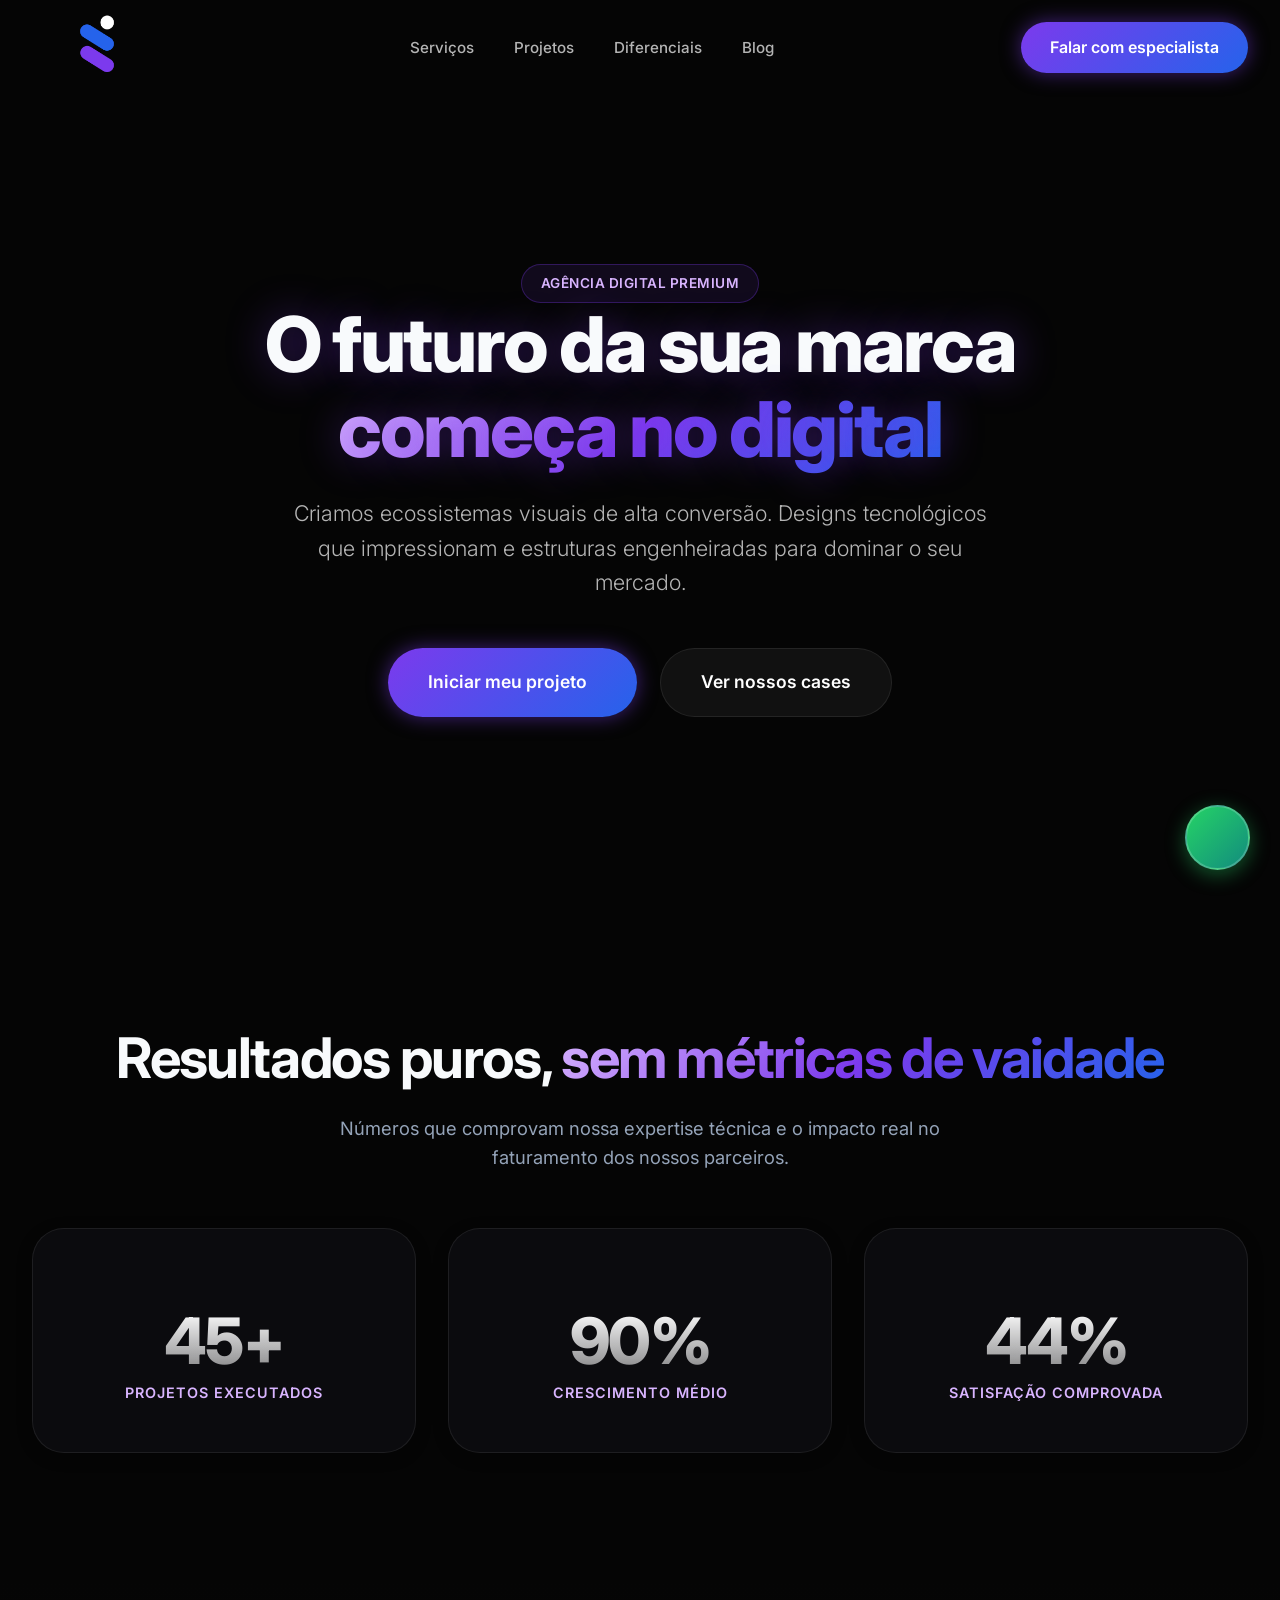
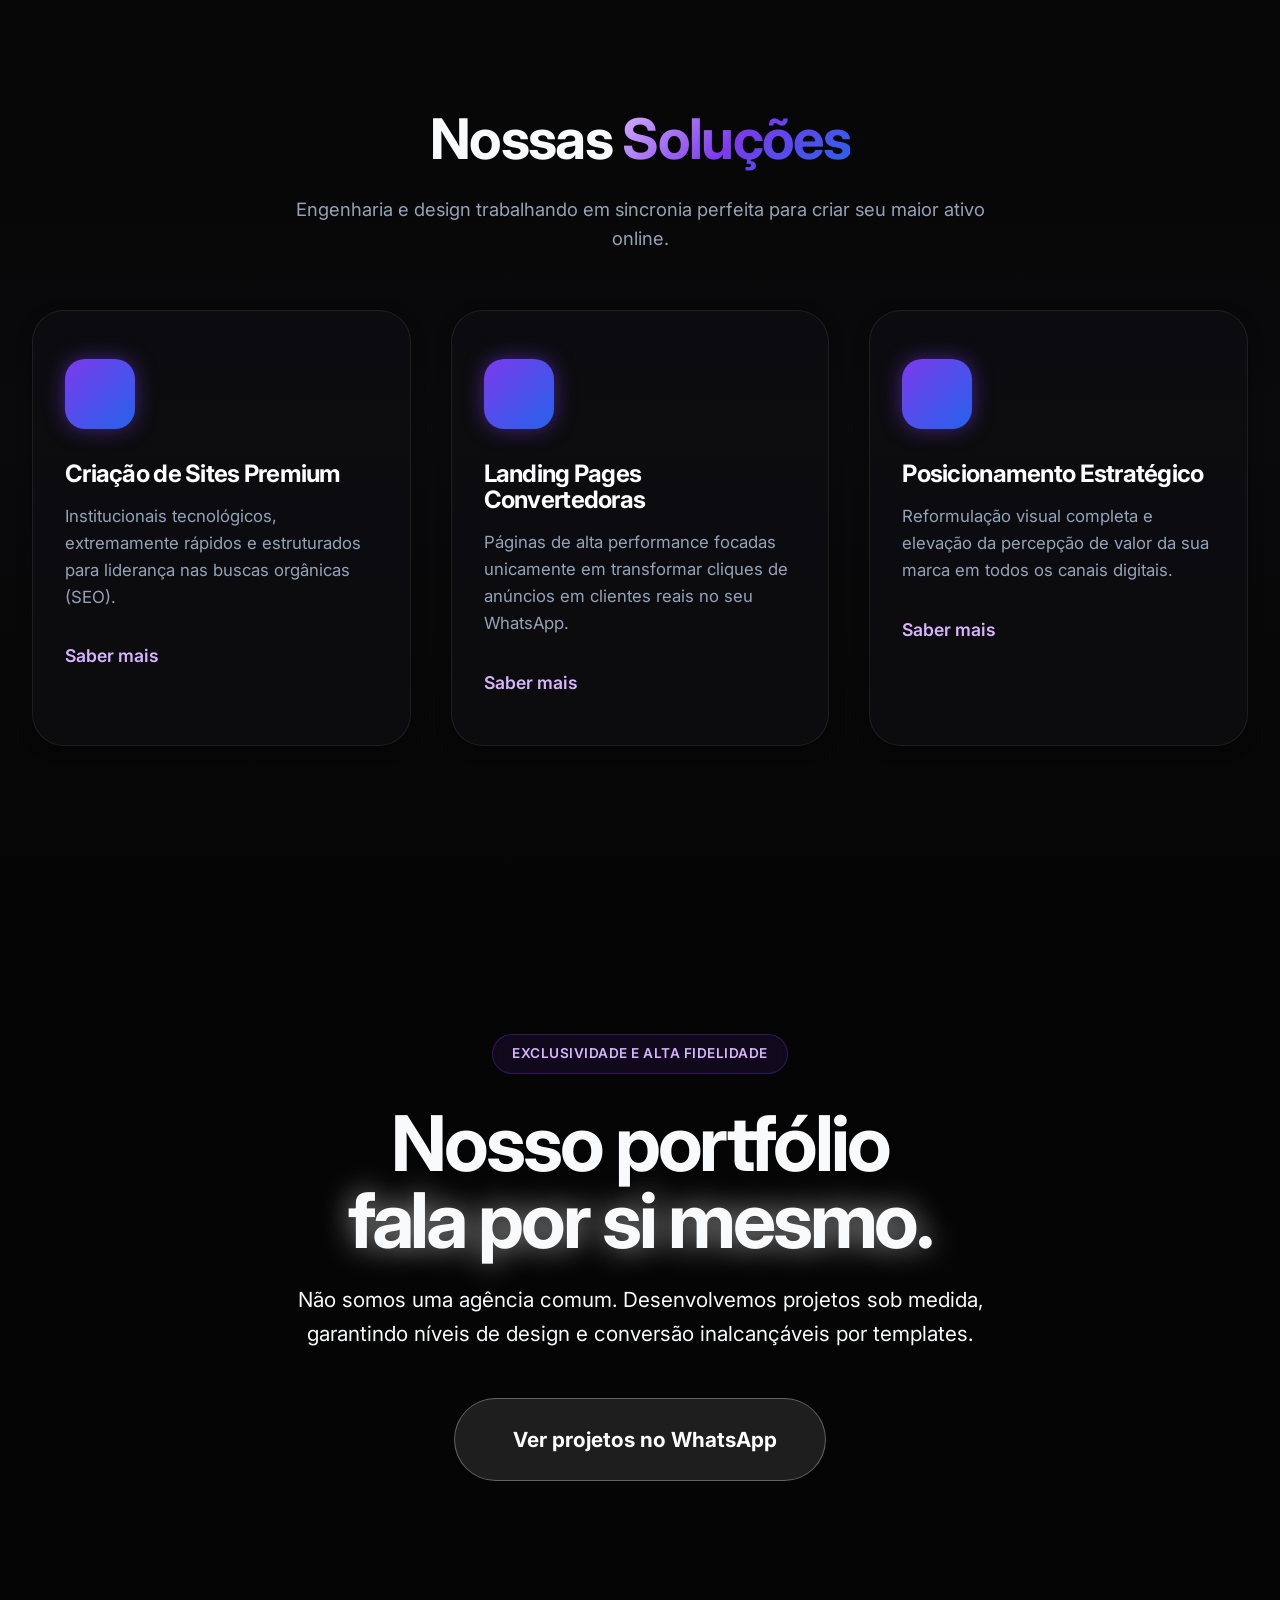
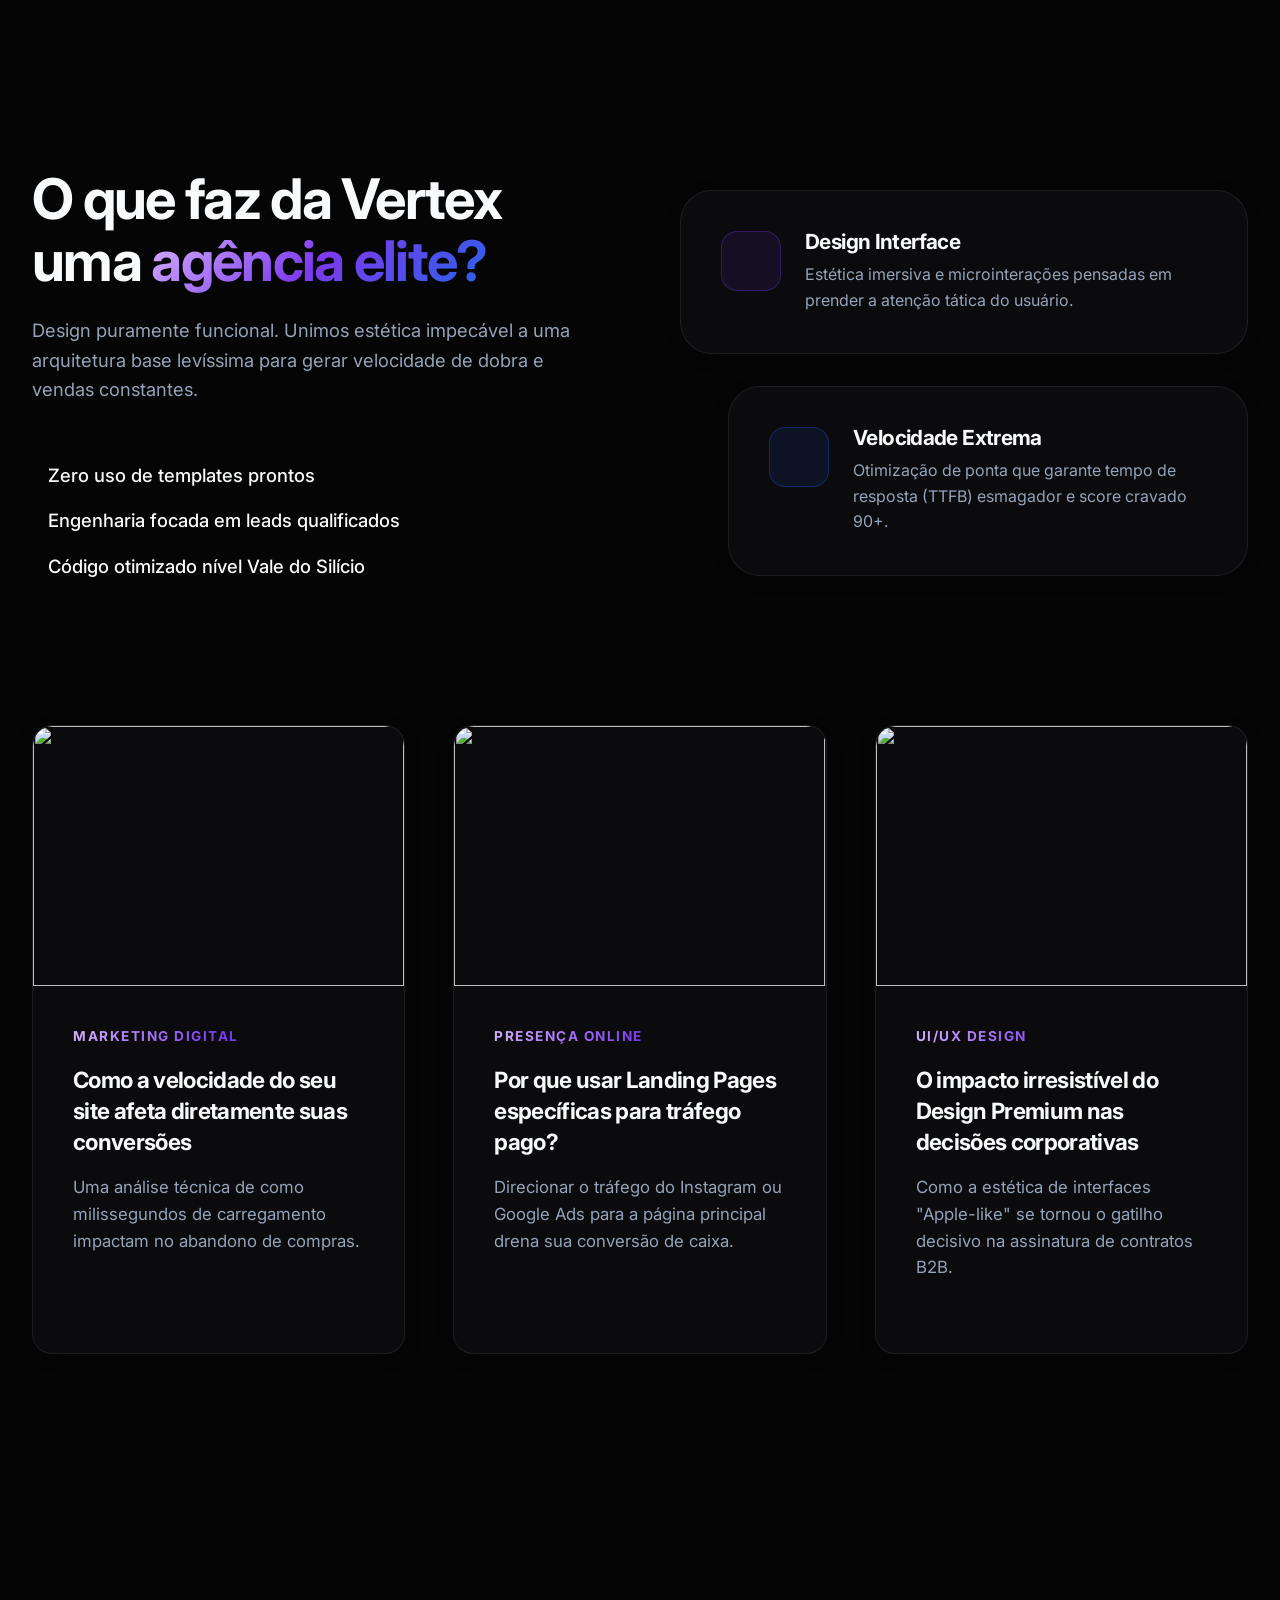
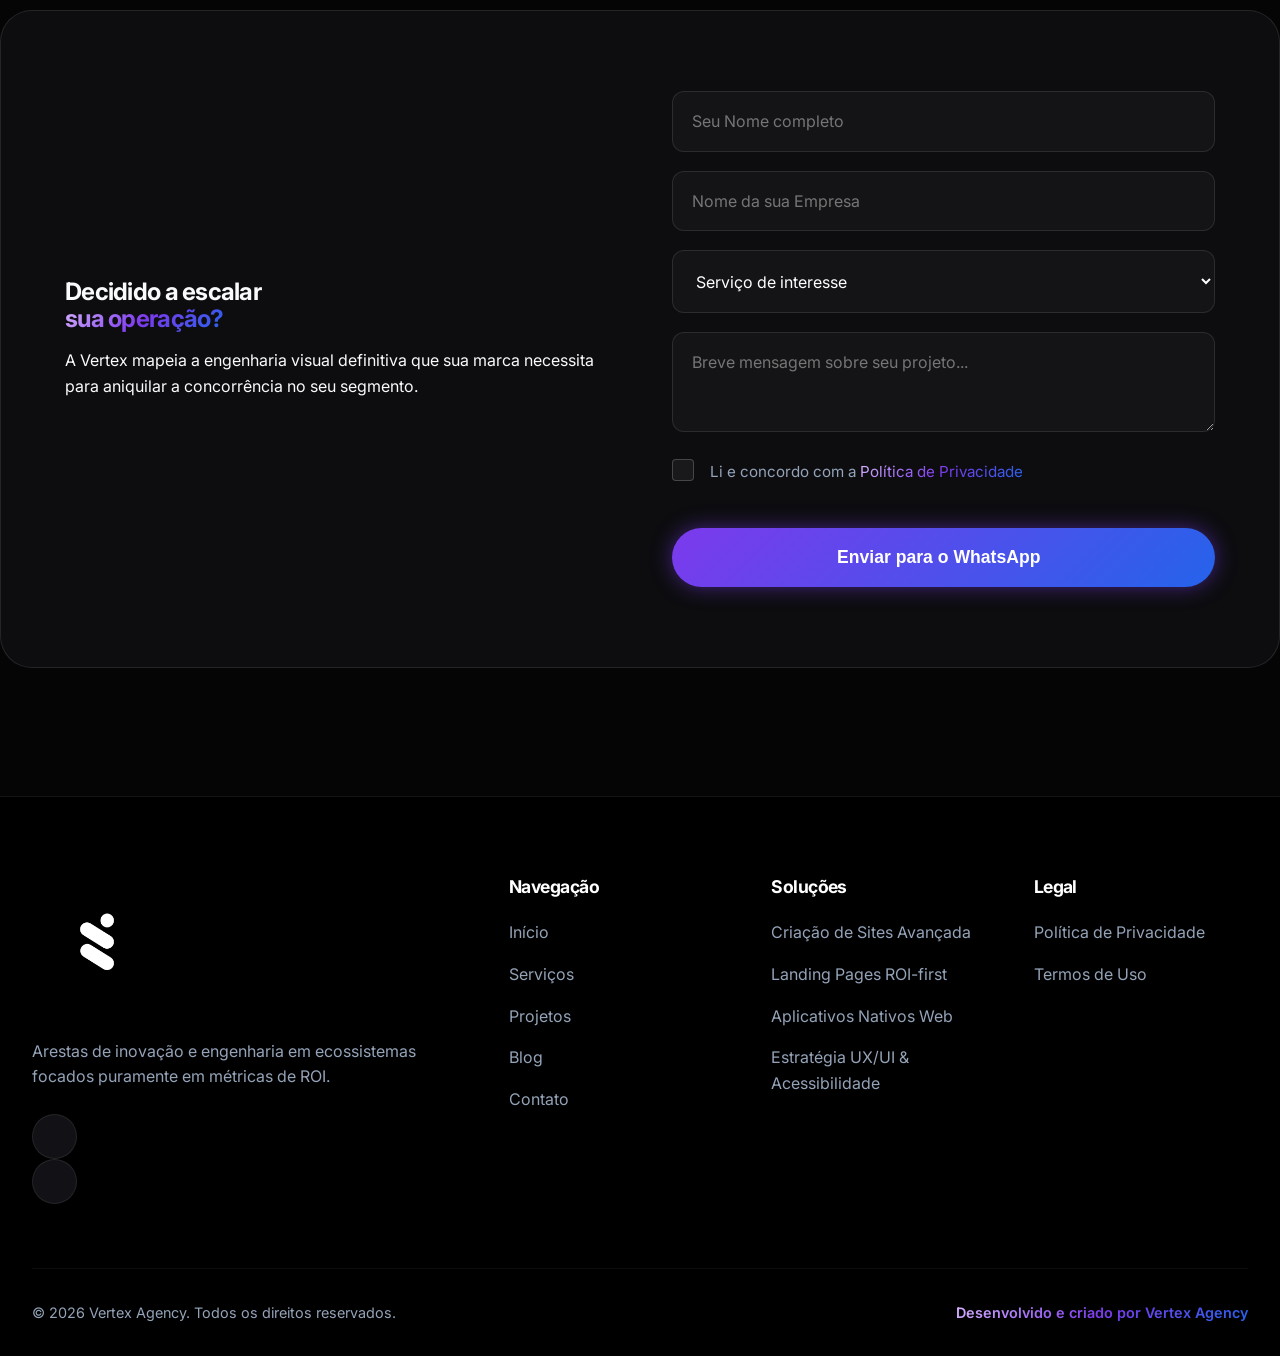
==== index.html @ 534d022f "primeiro commit" ====
<!DOCTYPE html>
<html lang="pt-BR" class="scroll-smooth">
<head>
    <meta charset="UTF-8">
    <meta name="viewport" content="width=device-width, initial-scale=1.0">
    <title>Vertex Agency | Transformamos presença digital em resultados</title>
    <link rel="icon" type="image/png" href="./logo.png">
    <meta name="description" content="Sites e soluções digitais premium que geram conversão e posicionam sua empresa como autoridade.">
    <link rel="preconnect" href="https://fonts.googleapis.com">
    <link rel="preconnect" href="https://fonts.gstatic.com" crossorigin>
    <link href="https://fonts.googleapis.com/css2?family=Inter:wght@300;400;500;600;700;800;900&display=swap" rel="stylesheet">
    
    <script defer src="https://unpkg.com/@phosphor-icons/web"></script>
    <script defer src="https://unpkg.com/@studio-freight/lenis@1.0.34/dist/lenis.min.js"></script>
    
    <link rel="stylesheet" href="style.css">
</head>
<body class="dark-theme">
    <a href="https://wa.me/5511999999999?text=Olá,%20quero%20conhecer%20os%20projetos%20da%20Vertex!" class="floating-whatsapp" target="_blank" rel="noopener noreferrer" aria-label="Fale conosco no WhatsApp">
        <i class="ph-fill ph-whatsapp-logo"></i>
    </a>

    <header id="navbar" class="glass-nav">
        <div class="container nav-container">
            <a href="#" class="logo"><img draggable="false" src="./logo.png" alt="Vertex Agency Logo" width="130" fetchpriority="high"></a>
            <nav class="desktop-menu">
                <a class="nav-link" href="#servicos">Serviços</a>
                <a class="nav-link" href="#projetos">Projetos</a>
                <a class="nav-link" href="#diferenciais">Diferenciais</a>
                <a class="nav-link" href="#blog">Blog</a>
            </nav>
            <a href="#contato" class="btn btn-primary btn-nav">Falar com especialista</a>
            <button class="mobile-toggle" aria-label="Abrir menu"><i class="ph ph-list"></i></button>
        </div>
    </header>

    <main>
        <section class="hero" id="inicio">
            <div class="hero-overlay"></div>
            <div class="container hero-content">
                <div class="reveal-slide-down"><span class="badge glass-badge">Agência Digital Premium</span></div>
                <h1 class="hero-title reveal-slide-up text-glow-strong" style="animation-delay: 0.1s;">O futuro da sua marca <br><span class="text-gradient">começa no digital</span></h1>
                <p class="hero-subtitle reveal-slide-up" style="animation-delay: 0.2s;">Criamos ecossistemas visuais de alta conversão. Designs tecnológicos que impressionam e estruturas engenheiradas para dominar o seu mercado.</p>
                <div class="hero-buttons reveal-slide-up" style="animation-delay: 0.3s;">
                    <a href="#contato" class="btn btn-primary btn-large btn-glow-hover">Iniciar meu projeto <i class="ph ph-rocket-launch"></i></a>
                    <a href="#projetos" class="btn btn-secondary btn-large glass-btn">Ver nossos cases</a>
                </div>
            </div>
            <div class="scroll-indicator reveal-fade" style="animation-delay: 1.0s;"><div class="mouse"></div></div>
        </section>

        <section class="social-proof section-padding relative">
            <div class="container">
                <div class="text-center reveal-up">
                    <h2 class="section-title">Resultados puros, <span class="text-gradient">sem métricas de vaidade</span></h2>
                    <p class="section-desc">Números que comprovam nossa expertise técnica e o impacto real no faturamento dos nossos parceiros.</p>
                </div>
                <div class="metrics-grid">
                    <div class="metric-card glass-panel reveal-up" style="animation-delay: 0.1s;">
                        <div class="metric-icon-glow"><i class="ph ph-lightning"></i></div>
                        <h3 class="metric-number"><span class="counter" data-target="150">0</span>+</h3><p class="metric-label">Projetos Executados</p>
                    </div>
                    <div class="metric-card glass-panel reveal-up" style="animation-delay: 0.15s;">
                        <div class="metric-icon-glow"><i class="ph ph-trend-up"></i></div>
                        <h3 class="metric-number"><span class="counter" data-target="300">0</span>%</h3><p class="metric-label">Crescimento Médio</p>
                    </div>
                    <div class="metric-card glass-panel reveal-up" style="animation-delay: 0.2s;">
                        <div class="metric-icon-glow"><i class="ph-fill ph-star"></i></div>
                        <h3 class="metric-number"><span class="counter" data-target="99">0</span>%</h3><p class="metric-label">Satisfação Comprovada</p>
                    </div>
                </div>
            </div>
        </section>

        <section id="servicos" class="services section-padding relative overflow-hidden bg-gradient-subtle">
            <div class="container relative z-10">
                <div class="text-center reveal-up">
                    <h2 class="section-title">Nossas <span class="text-gradient">Soluções</span></h2>
                    <p class="section-desc text-white">Engenharia e design trabalhando em sincronia perfeita para criar seu maior ativo online.</p>
                </div>
                <div class="services-grid">
                    <div class="service-card glass-panel premium-hover reveal-up" style="animation-delay: 0.1s;">
                        <div class="service-icon-wrapper gradient-bg"><i class="ph ph-desktop"></i></div>
                        <h3 class="service-title">Criação de Sites Premium</h3>
                        <p class="service-desc">Institucionais tecnológicos, extremamente rápidos e estruturados para liderança nas buscas orgânicas (SEO).</p>
                        <a href="#contato" class="service-link">Saber mais <i class="ph ph-arrow-right"></i></a>
                    </div>
                    <div class="service-card glass-panel premium-hover reveal-up" style="animation-delay: 0.15s;">
                        <div class="service-icon-wrapper gradient-bg"><i class="ph ph-rocket"></i></div>
                        <h3 class="service-title">Landing Pages Convertedoras</h3>
                        <p class="service-desc">Páginas de alta performance focadas unicamente em transformar cliques de anúncios em clientes reais no seu WhatsApp.</p>
                        <a href="#contato" class="service-link">Saber mais <i class="ph ph-arrow-right"></i></a>
                    </div>
                    <div class="service-card glass-panel premium-hover reveal-up" style="animation-delay: 0.2s;">
                        <div class="service-icon-wrapper gradient-bg"><i class="ph ph-crosshair"></i></div>
                        <h3 class="service-title">Posicionamento Estratégico</h3>
                        <p class="service-desc">Reformulação visual completa e elevação da percepção de valor da sua marca em todos os canais digitais.</p>
                        <a href="#contato" class="service-link">Saber mais <i class="ph ph-arrow-right"></i></a>
                    </div>
                </div>
            </div>
        </section>

        <section id="projetos" class="portfolio-action section-padding relative overflow-hidden">
            <div class="container text-center relative z-10 reveal-up">
                <span class="badge glass-badge border-light mb-8">Exclusividade e Alta Fidelidade</span>
                <h2 class="cta-giant-title text-white">Nosso portfólio<br><span class="text-glow-white">fala por si mesmo.</span></h2>
                <p class="cta-giant-desc text-white-70">Não somos uma agência comum. Desenvolvemos projetos sob medida, garantindo níveis de design e conversão inalcançáveis por templates.</p>
                <div class="mt-12">
                    <a href="https://wa.me/5511999999999?text=Olá,%20gostaria%20de%20ver%20o%20portfólio%20premium%20da%20Vertex." target="_blank" rel="noopener noreferrer" class="btn btn-white-glass btn-massive hover-zoom"><i class="ph-fill ph-whatsapp-logo text-green"></i> Ver projetos no WhatsApp</a>
                </div>
            </div>
        </section>

        <section id="diferenciais" class="differentials section-padding relative">
            <div class="container">
                <div class="differentials-grid">
                    <div class="diff-content reveal-up">
                        <h2 class="section-title">O que faz da Vertex uma <span class="text-gradient">agência elite?</span></h2>
                        <p class="section-desc">Design puramente funcional. Unimos estética impecável a uma arquitetura base levíssima para gerar velocidade de dobra e vendas constantes.</p>
                        <ul class="check-list mt-8">
                            <li><i class="ph-fill ph-check-circle text-gradient"></i> Zero uso de templates prontos</li>
                            <li><i class="ph-fill ph-check-circle text-gradient"></i> Engenharia focada em leads qualificados</li>
                            <li><i class="ph-fill ph-check-circle text-gradient"></i> Código otimizado nível Vale do Silício</li>
                        </ul>
                    </div>
                    <div class="diff-cards-stack">
                        <div class="diff-card glass-panel reveal-up" style="animation-delay: 0.1s;">
                            <div class="diff-icon-modern"><i class="ph ph-paint-brush-broad"></i></div>
                            <div class="diff-text"><h3>Design Interface</h3><p>Estética imersiva e microinterações pensadas em prender a atenção tática do usuário.</p></div>
                        </div>
                        <div class="diff-card glass-panel diff-offset reveal-up" style="animation-delay: 0.2s;">
                            <div class="diff-icon-modern blue-glow"><i class="ph ph-lightning"></i></div>
                            <div class="diff-text"><h3>Velocidade Extrema</h3><p>Otimização de ponta que garante tempo de resposta (TTFB) esmagador e score cravado 90+.</p></div>
                        </div>
                    </div>
                </div>
            </div>
        </section>

        <section id="blog" class="blog section-padding pt-0">
            <div class="container">
                <div class="blog-grid">
                    <article class="blog-card glass-panel premium-hover reveal-up" style="animation-delay: 0.1s;">
                        <div class="blog-img-wrapper protected-img"><img draggable="false" src="https://images.unsplash.com/photo-1551288049-bebda4e38f71?q=80&w=800&auto=format&fit=crop" loading="lazy" class="blog-real-img" alt=""></div>
                        <div class="blog-content">
                            <span class="blog-tag text-gradient">Marketing Digital</span>
                            <h3 class="blog-title"><a href="artigo-1.html">Como a velocidade do seu site afeta diretamente suas conversões</a></h3>
                            <p class="blog-excerpt">Uma análise técnica de como milissegundos de carregamento impactam no abandono de compras.</p>
                        </div>
                    </article>
                    <article class="blog-card glass-panel premium-hover reveal-up" style="animation-delay: 0.15s;">
                        <div class="blog-img-wrapper protected-img"><img draggable="false" src="https://images.unsplash.com/photo-1460925895917-afdab827c52f?q=80&w=800&auto=format&fit=crop" loading="lazy" class="blog-real-img" alt=""></div>
                        <div class="blog-content">
                            <span class="blog-tag text-gradient">Presença Online</span>
                            <h3 class="blog-title"><a href="artigo-1.html">Por que usar Landing Pages específicas para tráfego pago?</a></h3>
                            <p class="blog-excerpt">Direcionar o tráfego do Instagram ou Google Ads para a página principal drena sua conversão de caixa.</p>
                        </div>
                    </article>
                    <article class="blog-card glass-panel premium-hover reveal-up" style="animation-delay: 0.2s;">
                        <div class="blog-img-wrapper protected-img"><img draggable="false" src="https://images.unsplash.com/photo-1558655146-d09347e92766?q=80&w=800&auto=format&fit=crop" loading="lazy" class="blog-real-img" alt=""></div>
                        <div class="blog-content">
                            <span class="blog-tag text-gradient">UI/UX Design</span>
                            <h3 class="blog-title"><a href="artigo-1.html">O impacto irresistível do Design Premium nas decisões corporativas</a></h3>
                            <p class="blog-excerpt">Como a estética de interfaces "Apple-like" se tornou o gatilho decisivo na assinatura de contratos B2B.</p>
                        </div>
                    </article>
                </div>
            </div>
        </section>

        <section id="contato" class="final-cta section-padding relative overflow-hidden">
            <div class="container relative z-10 glass-cta-panel">
                <div class="contact-wrapper">
                    <div class="contact-text reveal-up">
                        <h2 class="cta-title">Decidido a escalar <br><span class="text-gradient">sua operação?</span></h2>
                        <p class="cta-desc text-white-70 mt-4">A Vertex mapeia a engenharia visual definitiva que sua marca necessita para aniquilar a concorrência no seu segmento.</p>
                    </div>
                    <div class="contact-form-container reveal-up" style="animation-delay: 0.1s;">
                        <form id="whatsappForm" class="wa-form">
                            <div class="input-group"><input type="text" id="wa-nome" placeholder="Seu Nome completo" required></div>
                            <div class="input-group"><input type="text" id="wa-empresa" placeholder="Nome da sua Empresa" required></div>
                            <div class="input-group">
                                <select id="wa-servico" required>
                                    <option value="" disabled selected>Serviço de interesse</option>
                                    <option value="Criação de Site Premium">Criação de Site Premium</option>
                                    <option value="Landing Page Alta Conversão">Landing Page de Alta Conversão</option>
                                    <option value="Posicionamento e Design">Posicionamento e Design</option>
                                </select>
                            </div>
                            <div class="input-group"><textarea id="wa-mensagem" placeholder="Breve mensagem sobre seu projeto..." rows="3" required></textarea></div>
                            <label class="checkbox-box"><input type="checkbox" id="wa-politica" required><span class="checkmark"></span><span class="check-text">Li e concordo com a <a href="privacidade.html" target="_blank" class="text-gradient">Política de Privacidade</a></span></label>
                            <button type="submit" class="btn btn-primary btn-large w-100 mt-6 btn-glow-hover"> Enviar para o WhatsApp <i class="ph-fill ph-whatsapp-logo"></i></button>
                        </form>
                    </div>
                </div>
            </div>
        </section>
    </main>
    <footer class="footer">
        <div class="container footer-grid">
            <div class="footer-brand">
                <a href="#" class="logo-footer"><img draggable="false" src="./logo.png" alt="Vertex Agency Logo" width="130" loading="lazy"></a>
                <p class="footer-desc mt-6">Arestas de inovação e engenharia em ecossistemas focados puramente em métricas de ROI.</p>
                <div class="social-links mt-6">
                    <a href="https://www.instagram.com/vertexagencyoficial" target="_blank" aria-label="Instagram da Agência" class="social-icon"><i class="ph ph-instagram-logo"></i></a>
                    <a href="#" aria-label="LinkedIn" class="social-icon"><i class="ph ph-linkedin-logo"></i></a>
                </div>
            </div>
            <div class="footer-links-col">
                <h4>Navegação</h4>
                <ul><li><a href="#inicio">Início</a></li><li><a href="#servicos">Serviços</a></li><li><a href="#projetos">Projetos</a></li><li><a href="#blog">Blog</a></li><li><a href="#contato">Contato</a></li></ul>
            </div>
            <div class="footer-links-col">
                <h4>Soluções</h4>
                <ul><li><a href="#">Criação de Sites Avançada</a></li><li><a href="#">Landing Pages ROI-first</a></li><li><a href="#">Aplicativos Nativos Web</a></li><li><a href="#">Estratégia UX/UI & Acessibilidade</a></li></ul>
            </div>
            <div class="footer-links-col">
                <h4>Legal</h4>
                <ul><li><a href="privacidade.html">Política de Privacidade</a></li><li><a href="termos.html">Termos de Uso</a></li></ul>
            </div>
        </div>
        <div class="container">
            <div class="footer-bottom">
                <p>&copy; 2026 Vertex Agency. Todos os direitos reservados.</p>
                <p class="design-credit text-gradient fw-600">Desenvolvido e criado por Vertex Agency</p>
            </div>
        </div>
    </footer>
    <script defer src="script.js"></script>
</body>
</html>
---- style.css ----
:root {
  --primary: #7c3aed;
  --secondary: #2563eb;
  --accent: #d8b4fe;
  --white: #ffffff;
  --bg-color: #050505;
  --bg-elevated: #0a0a0c;
  --bg-elevated-lighter: #121216;
  --text-main: #f8fafc;
  --text-muted: #94a3b8;
  --text-white-70: rgba(255, 255, 255, 0.7);
  --glass-bg: rgba(15, 15, 19, 0.4);
  --glass-border: rgba(255, 255, 255, 0.08);
  --shadow-md: 0 10px 30px rgba(0, 0, 0, 0.5);
  --glow-primary: 0 0 20px rgba(124, 58, 237, 0.5);
  --glow-secondary: 0 0 20px rgba(37, 99, 235, 0.5);
  --radius-md: 12px;
  --radius-lg: 20px;
  --radius-xl: 32px;
  --transition: all 0.3s cubic-bezier(0.16, 1, 0.3, 1);
  --font-family: 'Inter', system-ui, -apple-system, sans-serif;
  --max-width: 1280px;
}

* { margin: 0; padding: 0; box-sizing: border-box; }
html { scroll-behavior: initial; }
body.dark-theme { font-family: var(--font-family); background-color: var(--bg-color); color: var(--text-main); line-height: 1.6; overflow-x: hidden; -webkit-font-smoothing: antialiased; -moz-osx-font-smoothing: grayscale; }
a { text-decoration: none; color: inherit; transition: var(--transition); }
ul { list-style: none; }
.container { width: 100%; max-width: var(--max-width); margin: 0 auto; padding: 0 2rem; }
.section-padding { padding: 8rem 0; }
.pt-0 { padding-top: 0; }
.mt-4 { margin-top: 1rem; }
.mt-6 { margin-top: 1.5rem; }
.mt-8 { margin-top: 2rem; }
.mt-12 { margin-top: 3rem; }
.mb-8 { margin-bottom: 2rem; }
.text-center { text-align: center; }
.relative { position: relative; }
.absolute-center { position: absolute; top: 50%; left: 50%; transform: translate(-50%, -50%); }
.overflow-hidden { overflow: hidden; }
.z-10 { z-index: 10; }
.fw-600 { font-weight: 600; }

.text-gradient { background: linear-gradient(135deg, var(--accent), var(--primary), var(--secondary)); -webkit-background-clip: text; background-clip: text; -webkit-text-fill-color: transparent; }
.text-glow-strong { text-shadow: 0 0 40px rgba(124, 58, 237, 0.4); }
.text-glow-white { text-shadow: 0 0 30px rgba(255, 255, 255, 0.6); }

/* Blurs optimized for CPU */
.bg-blur-purple, .bg-blur-blue { position: absolute; width: 600px; height: 600px; border-radius: 50%; z-index: 0; pointer-events: none; transform: translateZ(0); }
.bg-blur-purple { background: radial-gradient(circle, rgba(124,58,237,0.15) 0%, rgba(124,58,237,0) 70%); }
.bg-blur-blue { background: radial-gradient(circle, rgba(37,99,235,0.15) 0%, rgba(37,99,235,0) 70%); }
.top-left { top: -20%; left: -10%; }
.bottom-right { bottom: -20%; right: -10%; }

h1, h2, h3, h4 { font-weight: 700; line-height: 1.1; letter-spacing: -0.03em; }
.section-title { font-size: clamp(2.5rem, 5vw, 3.5rem); margin-bottom: 1.5rem; }
.section-desc { font-size: 1.15rem; color: var(--text-muted); max-width: 700px; margin-inline: auto; margin-bottom: 3.5rem; }

.badge { display: inline-block; padding: 0.5rem 1.2rem; border-radius: 999px; font-size: 0.85rem; font-weight: 600; letter-spacing: 0.5px; text-transform: uppercase; }
.glass-badge { background: rgba(124,58,237,0.1); color: var(--accent); border: 1px solid rgba(124,58,237,0.3); backdrop-filter: blur(10px); -webkit-backdrop-filter: blur(10px); }

.btn { display: inline-flex; align-items: center; justify-content: center; gap: 0.6rem; padding: 0.8rem 1.8rem; border-radius: 999px; font-weight: 600; font-size: 1rem; cursor: pointer; transition: transform 0.3s, box-shadow 0.3s; position: relative; border: none; will-change: transform; }
.btn-large { padding: 1.2rem 2.5rem; font-size: 1.1rem; }
.btn-massive { padding: 1.5rem 3rem; font-size: 1.3rem; border-radius: 999px; }
.btn-primary { background: linear-gradient(135deg, var(--primary), var(--secondary)); color: var(--white); box-shadow: var(--glow-primary); }
.btn-primary:hover { transform: translateY(-2px); box-shadow: 0 10px 25px rgba(124, 58, 237, 0.4); }
.btn-secondary { background: rgba(255, 255, 255, 0.05); color: var(--white); border: 1px solid var(--glass-border); }
.btn-secondary:hover { transform: translateY(-2px); }
.btn-white-glass { background: rgba(255,255,255,0.1); color: var(--white); border: 1px solid rgba(255,255,255,0.3); font-weight: 700; }
.hover-zoom:hover { transform: scale(1.02); }
.hover-zoom:hover i.text-green { color: #25D366; }

.glass-panel { background: rgba(15, 15, 19, 0.7); border: 1px solid var(--glass-border); border-radius: var(--radius-xl); box-shadow: 0 4px 15px rgba(0,0,0,0.3); position: relative; overflow: hidden; transform: translateZ(0); }
.premium-hover { transition: transform 0.2s ease, box-shadow 0.2s ease; }
.premium-hover:hover { transform: translateY(-4px); box-shadow: 0 10px 25px rgba(0,0,0,0.5), var(--glow-primary); }

.glass-nav { position: fixed; top: 0; width: 100%; z-index: 1000; background: transparent; border-bottom: 1px solid transparent; transition: background-color 0.2s; padding: 0.5rem 0; transform: translateZ(0); }
.glass-nav.scrolled { background: rgba(5,5,5,0.95); border-bottom: 1px solid var(--glass-border); }
.nav-container { display: flex; align-items: center; justify-content: space-between; height: 80px; }
.desktop-menu { display: flex; gap: 2.5rem; }
.nav-link { font-weight: 500; font-size: 0.95rem; color: var(--text-white-70); position: relative; }
.nav-link:hover { color: var(--white); }
.mobile-toggle { display: none; background: none; border: none; font-size: 1.8rem; color: var(--white); cursor: pointer; }

/* Hero */
.hero { position: relative; min-height: 100vh; display: flex; align-items: center; justify-content: center; text-align: center; overflow: hidden; background-image: url('https://bislekqqepdnkflbauln.supabase.co/storage/v1/object/public/Videos/pexels-kindelmedia-7688336.jpg'); background-size: cover; background-position: center; background-repeat: no-repeat; }
.hero-overlay { position: absolute; top: 0; left: 0; width: 100%; height: 100%; background: linear-gradient(to bottom, rgba(5,5,5,0.85) 0%, rgba(5,5,5,0.75) 50%, rgba(5,5,5,0.95) 100%); z-index: 1; pointer-events: none; }
.hero-content { max-width: 900px; z-index: 2; padding-top: 80px; position: relative; }
.hero-title { font-size: clamp(3rem, 6vw, 5.5rem); margin-bottom: 1.5rem; font-weight: 800; }
.hero-subtitle { font-size: clamp(1.1rem, 2vw, 1.35rem); color: var(--text-white-70); margin-bottom: 3rem; max-width: 700px; margin-inline: auto; font-weight: 300; }
.hero-buttons { display: flex; gap: 1.5rem; justify-content: center; }

.reveal-up { opacity: 0; transform: translateY(20px); transition: opacity 0.4s ease, transform 0.4s ease; }
.reveal-up.active { opacity: 1; transform: translateY(0); }
.reveal-slide-down { opacity: 0; transform: translateY(-10px); animation: dropIn 0.5s ease forwards; }
.reveal-slide-up { opacity: 0; transform: translateY(10px); animation: riseUp 0.5s ease forwards; }
.reveal-fade { opacity: 0; animation: fadeIn 0.8s ease forwards; }

@keyframes dropIn { to { opacity: 1; transform: translateY(0); } }
@keyframes riseUp { to { opacity: 1; transform: translateY(0); } }
@keyframes fadeIn { to { opacity: 0.8; } }

/* Metrics */
.metrics-grid { display: grid; grid-template-columns: repeat(auto-fit, minmax(280px, 1fr)); gap: 2rem; }
.metric-card { padding: 3rem; text-align: center; }
.metric-icon-glow { font-size: 3rem; color: var(--accent); margin-bottom: 1.5rem; text-shadow: var(--glow-primary); display: inline-block; }
.metric-number { font-size: 4rem; font-weight: 800; background: linear-gradient(180deg, var(--white), rgba(255,255,255,0.5)); -webkit-background-clip: text; background-clip: text; -webkit-text-fill-color: transparent; line-height: 1; margin-bottom: 0.5rem; }
.metric-label { color: var(--accent); font-weight: 600; text-transform: uppercase; letter-spacing: 1px; font-size: 0.9rem; }

/* Services */
.bg-gradient-subtle { background: linear-gradient(to bottom, #050505, #0a0a0c, #050505); }
.services-grid { display: grid; grid-template-columns: repeat(auto-fit, minmax(320px, 1fr)); gap: 2.5rem; }
.service-card { padding: 3rem 2rem; z-index: 1; }
.service-icon-wrapper { width: 70px; height: 70px; border-radius: 20px; display: flex; align-items: center; justify-content: center; font-size: 2rem; color: var(--white); margin-bottom: 2rem; }
.gradient-bg { background: linear-gradient(135deg, var(--primary), var(--secondary)); box-shadow: var(--glow-primary); }
.service-title { font-size: 1.5rem; margin-bottom: 1rem; color: var(--white); }
.service-desc { color: var(--text-muted); margin-bottom: 2rem; font-size: 1.05rem; }
.service-link { display: inline-flex; align-items: center; gap: 0.5rem; color: var(--accent); font-weight: 600; font-size: 1.1rem; }
.service-link:hover { gap: 1rem; color: var(--white); }

/* Portfolio */
.portfolio-action { padding: 10rem 0; }
.animated-gradient-bg { position: absolute; top: 0; left: 0; width: 100%; height: 100%; background: linear-gradient(45deg, #1e053a, #112A66, #050505); z-index: 0; opacity: 0.6; }
.cta-giant-title { font-size: clamp(3.5rem, 6vw, 5rem); line-height: 1; margin-bottom: 1.5rem; letter-spacing: -0.04em; }
.cta-giant-desc { font-size: 1.3rem; max-width: 700px; margin: 0 auto; line-height: 1.6; }

/* Differentials */
.differentials-grid { display: grid; grid-template-columns: 1fr 1fr; gap: 5rem; align-items: center; }
.check-list li { display: flex; align-items: center; gap: 1rem; font-size: 1.15rem; margin-bottom: 1rem; color: var(--text-main); font-weight: 500; }
.check-list i { font-size: 1.5rem; }
.diff-cards-stack { display: flex; flex-direction: column; gap: 2rem; position: relative; }
.diff-card { padding: 2.5rem; display: flex; gap: 1.5rem; }
.diff-offset { margin-left: 3rem; }
.diff-icon-modern { width: 60px; height: 60px; flex-shrink: 0; border-radius: 16px; background: rgba(124,58,237,0.1); border: 1px solid rgba(124,58,237,0.3); display: flex; align-items: center; justify-content: center; font-size: 1.8rem; color: var(--accent); }
.blue-glow { background: rgba(37,99,235,0.1); border-color: rgba(37,99,235,0.3); color: #93c5fd; }
.diff-text h3 { font-size: 1.3rem; margin-bottom: 0.5rem; }
.diff-text p { color: var(--text-muted); font-size: 1rem; }

/* Blog */
.insights-banner { padding-top: 6rem; padding-bottom: 3rem; }
.giant-insight-text { font-size: clamp(3rem, 5vw, 4.5rem); margin-bottom: 1rem; }
.insight-subtitle { font-size: 1.25rem; color: var(--text-muted); max-width: 800px; margin: 0 auto; line-height: 1.6; }
.blog-grid { display: grid; grid-template-columns: repeat(auto-fit, minmax(320px, 1fr)); gap: 3rem; }
.blog-card { display: flex; flex-direction: column; height: 100%; border-radius: var(--radius-lg); padding: 0; }
.blog-img-wrapper { height: 260px; width: 100%; overflow: hidden; border-radius: var(--radius-lg) var(--radius-lg) 0 0; }
.blog-real-img { width: 100%; height: 100%; object-fit: cover; transition: transform 0.5s ease; will-change: transform; }
.blog-card:hover .blog-real-img { transform: scale(1.05); }
.blog-content { padding: 2.5rem; display: flex; flex-direction: column; flex-grow: 1; }
.blog-tag { font-size: 0.85rem; font-weight: 700; text-transform: uppercase; margin-bottom: 1rem; letter-spacing: 1.5px; }
.blog-title { font-size: 1.4rem; margin-bottom: 1rem; line-height: 1.4; }
.blog-excerpt { color: var(--text-muted); font-size: 1.05rem; margin-bottom: 2rem; flex-grow: 1; }
.read-more { display: inline-flex; align-items: center; gap: 0.5rem; color: var(--white); font-weight: 600; font-size: 1rem; }

/* Final CTA */
.contact-wrapper { display: grid; grid-template-columns: 1fr 1fr; gap: 4rem; align-items: center; text-align: left; }
.glass-cta-panel { background: rgba(15, 15, 19, 0.8); border: 1px solid rgba(255, 255, 255, 0.1); border-radius: var(--radius-xl); padding: 5rem 4rem; }
.wa-form { display: flex; flex-direction: column; gap: 1.2rem; }
.input-group input, .input-group select, .input-group textarea { width: 100%; padding: 1.2rem; background: rgba(255, 255, 255, 0.03); border: 1px solid rgba(255, 255, 255, 0.1); border-radius: var(--radius-md); color: var(--white); font-family: var(--font-family); font-size: 1rem; transition: border-color 0.3s, background 0.3s; }
.input-group input:focus, .input-group select:focus, .input-group textarea:focus { outline: none; border-color: var(--primary); background: rgba(255, 255, 255, 0.06); }
.input-group select option { background: var(--bg-elevated); color: var(--white); }
.checkbox-box { display: flex; align-items: flex-start; gap: 1rem; cursor: pointer; position: relative; font-size: 0.95rem; color: var(--text-muted); user-select: none; }
.checkbox-box input { position: absolute; opacity: 0; cursor: pointer; height: 0; width: 0; }
.checkmark { position: relative; height: 22px; width: 22px; background-color: rgba(255, 255, 255, 0.05); border: 1px solid rgba(255, 255, 255, 0.2); border-radius: 4px; flex-shrink: 0; transition: all 0.2s; }
.checkbox-box:hover input ~ .checkmark { border-color: var(--primary); }
.checkbox-box input:checked ~ .checkmark { background-color: var(--primary); border-color: var(--primary); }
.checkmark:after { content: ""; position: absolute; display: none; left: 7px; top: 3px; width: 5px; height: 10px; border: solid white; border-width: 0 2px 2px 0; transform: rotate(45deg); }
.checkbox-box input:checked ~ .checkmark:after { display: block; }
.check-text { padding-top: 1px; }

/* Footer */
.footer { background: #000; padding: 5rem 0 2rem 0; border-top: 1px solid var(--glass-border); position: relative; }
.footer-grid { display: grid; grid-template-columns: 2fr 1fr 1fr 1fr; gap: 3rem; margin-bottom: 4rem; }
.footer-brand .logo-footer img { filter: brightness(0) invert(1); }
.footer-desc { color: var(--text-muted); line-height: 1.6; }
.social-icon { width: 45px; height: 45px; border-radius: 50%; background: var(--bg-elevated-lighter); display: flex; align-items: center; justify-content: center; font-size: 1.4rem; border: 1px solid var(--glass-border); }
.social-icon:hover { background: linear-gradient(135deg, var(--primary), var(--secondary)); border-color: transparent; }
.footer-links-col h4 { color: var(--white); margin-bottom: 1.5rem; font-size: 1.1rem; }
.footer-links-col ul li { margin-bottom: 1rem; }
.footer-links-col a { color: var(--text-muted); }
.footer-links-col a:hover { color: var(--white); }
.footer-bottom { display: flex; justify-content: space-between; align-items: center; padding-top: 2rem; border-top: 1px solid rgba(255,255,255,0.05); font-size: 0.9rem; color: var(--text-muted); }
.floating-whatsapp { position: fixed; bottom: 30px; right: 30px; width: 65px; height: 65px; background: linear-gradient(135deg, #25D366, #128C7E); color: #FFF; border-radius: 50px; text-align: center; font-size: 35px; box-shadow: 0 5px 20px rgba(37, 211, 102, 0.4); z-index: 1001; display: flex; align-items: center; justify-content: center; transition: transform 0.3s; border: 2px solid rgba(255, 255, 255, 0.2); will-change: transform; }
.floating-whatsapp:hover { transform: scale(1.1); }

/* MOBILE RESPONSIVE */
@media (max-width: 1024px) {
  .differentials-grid { grid-template-columns: 1fr; gap: 4rem; text-align: center; }
  .diff-cards-stack { align-items: center; }
  .diff-card { max-width: 500px; text-align: left; }
  .diff-offset { margin-left: 0; }
  .check-list li { justify-content: center; }
  .footer-grid { grid-template-columns: 1fr 1fr; gap: 3rem; }
}

@media (max-width: 768px) {
  .bg-blur-purple, .bg-blur-blue, .animated-gradient-bg { display: none; }
  .glass-panel, .glass-cta-panel { background: #0f0f13; box-shadow: none; border-color: rgba(255,255,255,0.05); padding: 3rem 1.5rem; } 
  .contact-wrapper { grid-template-columns: 1fr; gap: 2rem; text-align: center; }
  .wa-form { text-align: left; }
  .hero-content { padding-top: 60px; }
  .hero-buttons { flex-direction: column; width: 100%; }
  .btn { width: 100%; }
  .desktop-menu, .btn-nav { display: none; }
  .mobile-toggle { display: block; }
  .footer-grid { grid-template-columns: 1fr; }
  .footer-bottom { flex-direction: column; gap: 1rem; text-align: center; }
  .section-padding { padding: 3rem 0; }
  .blog-img-wrapper { height: 200px; }
  .cta-giant-title { font-size: 2.2rem; }
  .reveal-up { transform: translateY(10px); }
  .premium-hover:hover { transform: translateY(-2px); box-shadow: none; }
}

/* SECURITY PROTECTIONS */
body { -webkit-user-select: none; user-select: none; -webkit-touch-callout: none; }
input, textarea, select { -webkit-user-select: auto; user-select: auto; }
img { pointer-events: none; }
.protected-img { position: relative; }
.protected-img::after { content: ""; position: absolute; top:0; left:0; right:0; bottom:0; z-index: 10; pointer-events: auto; }
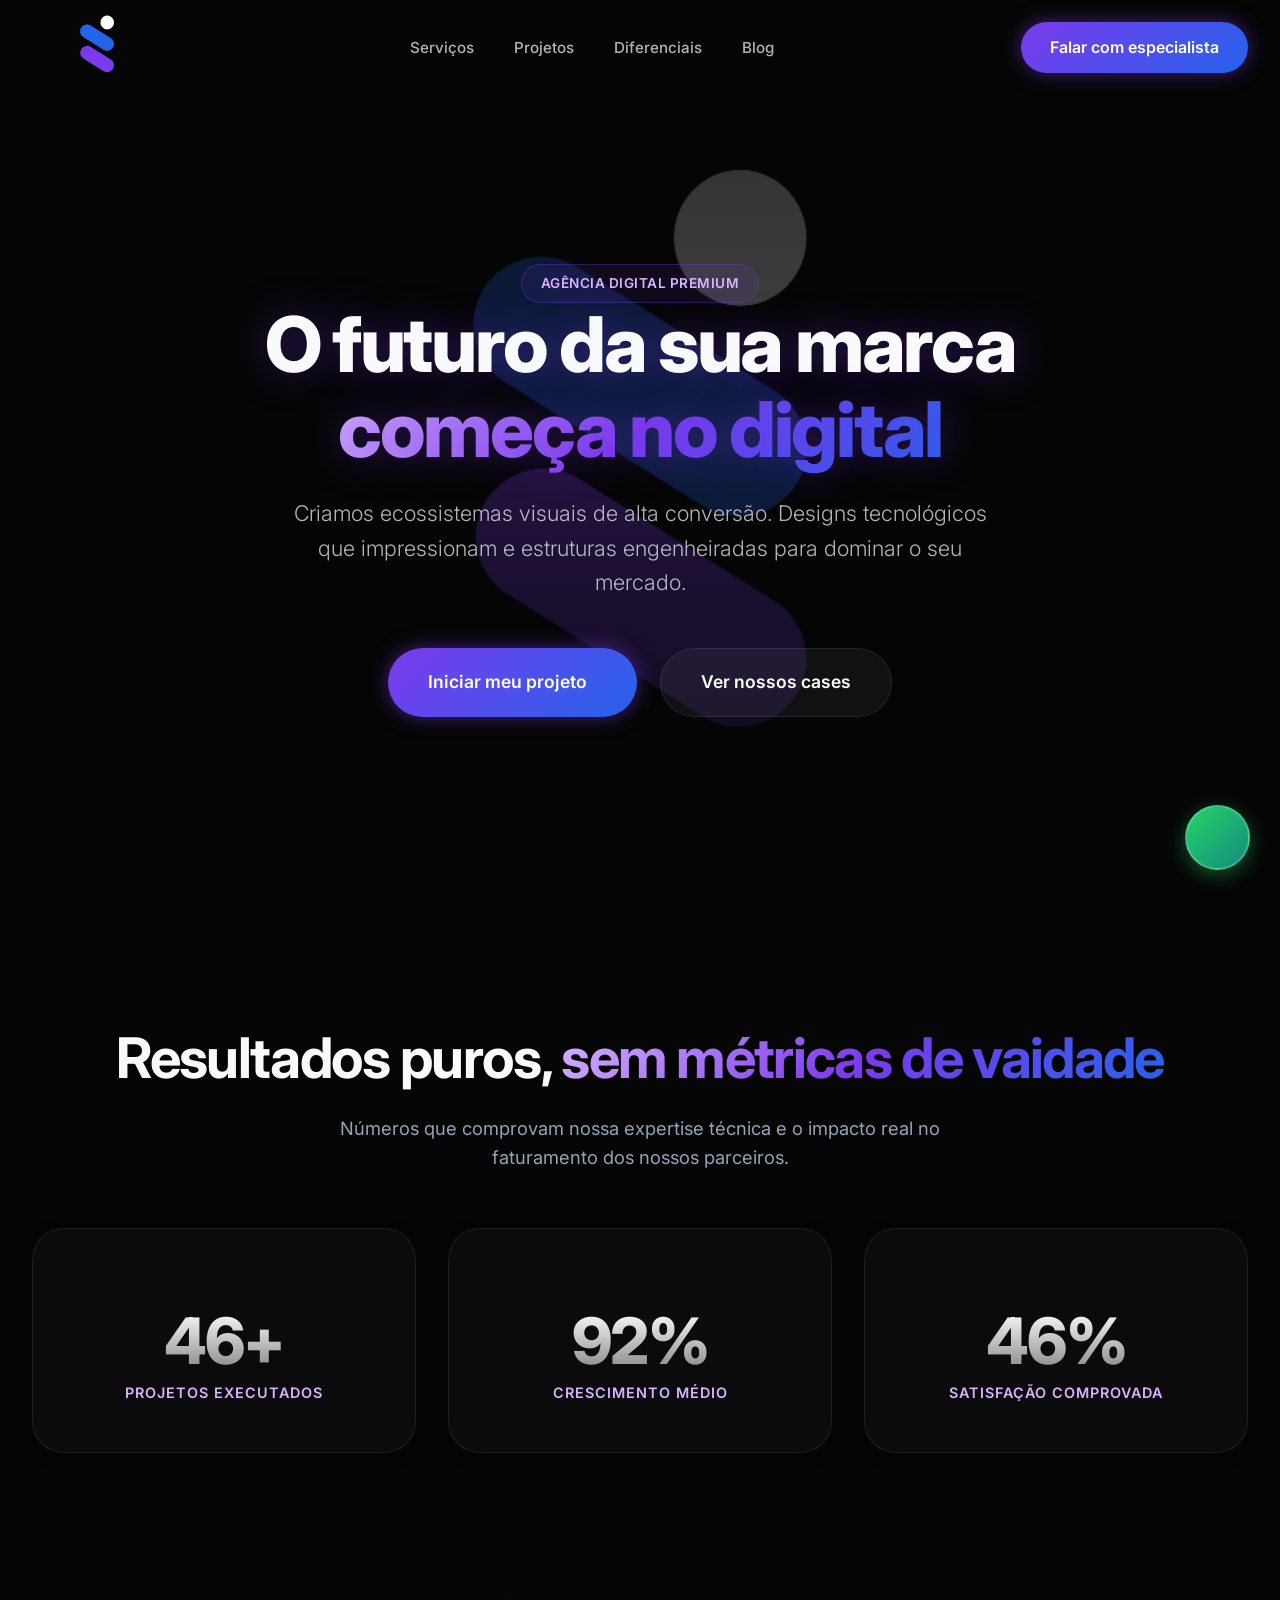
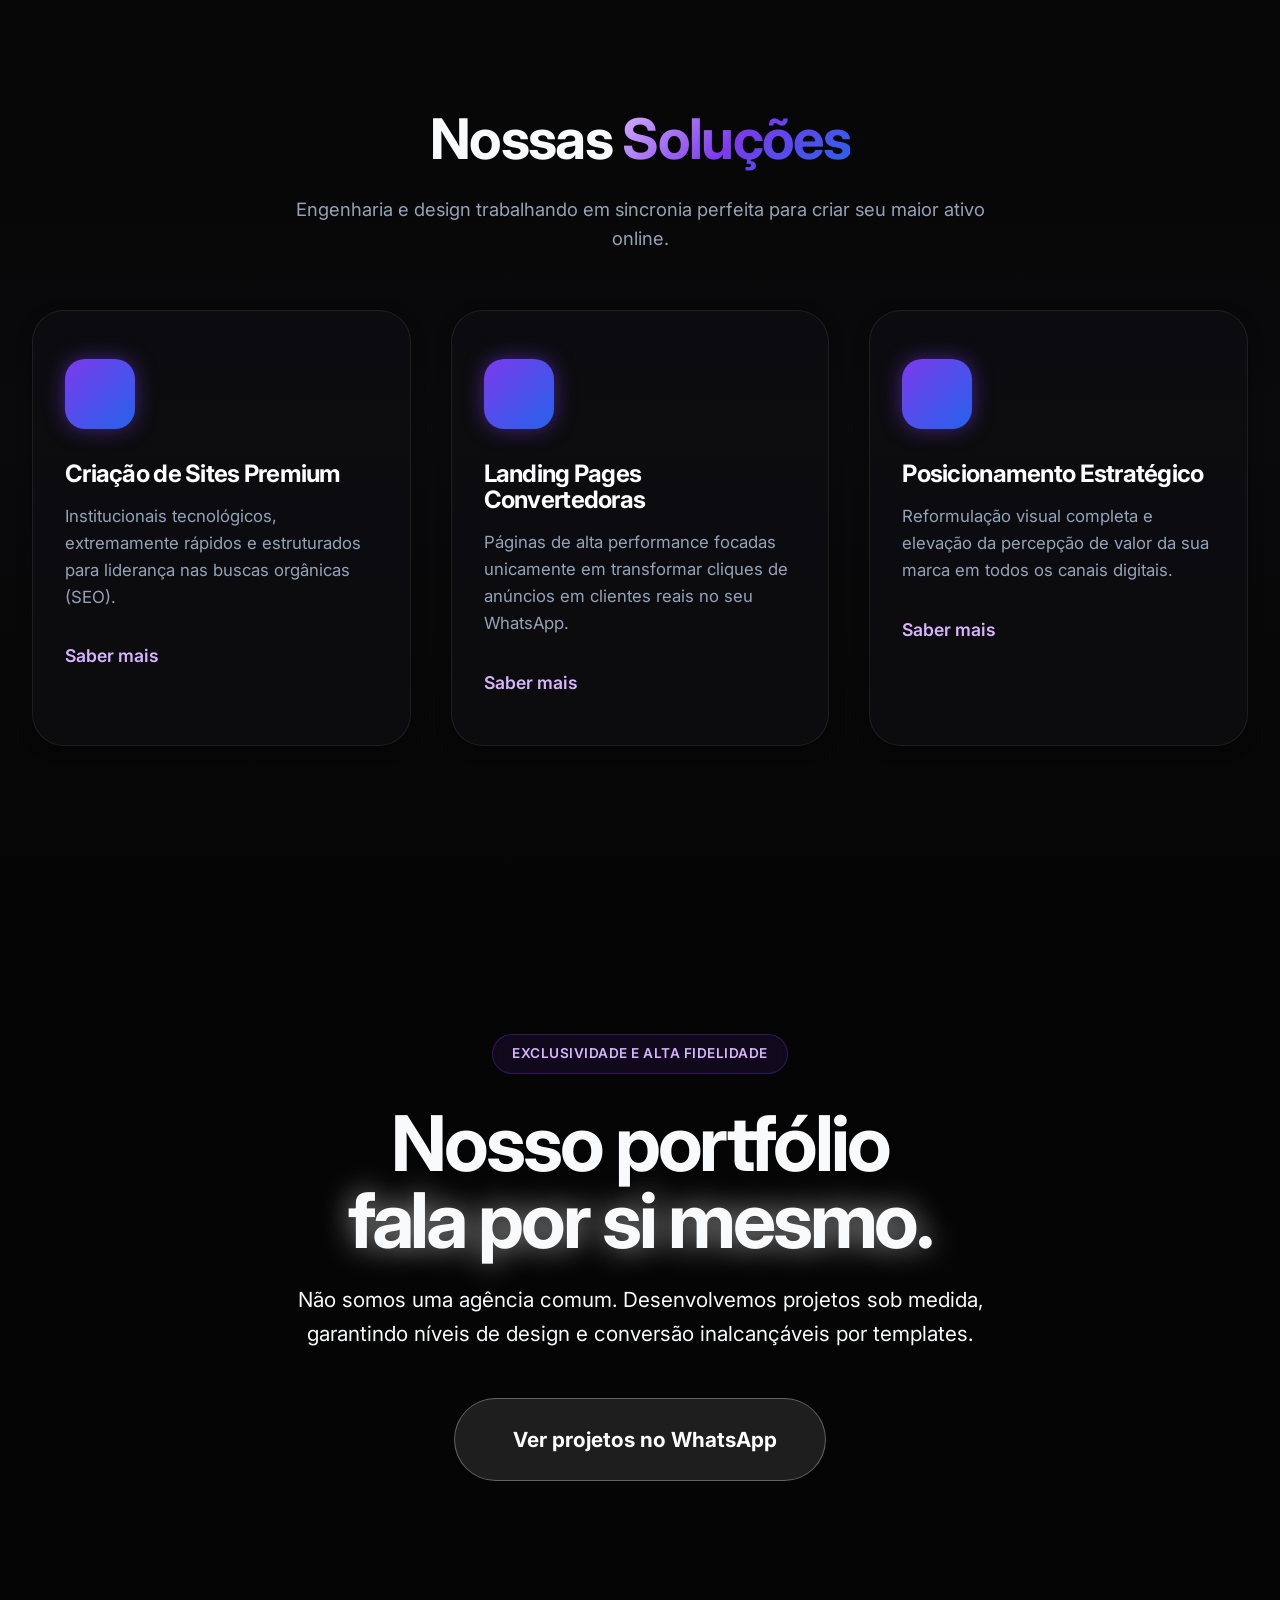
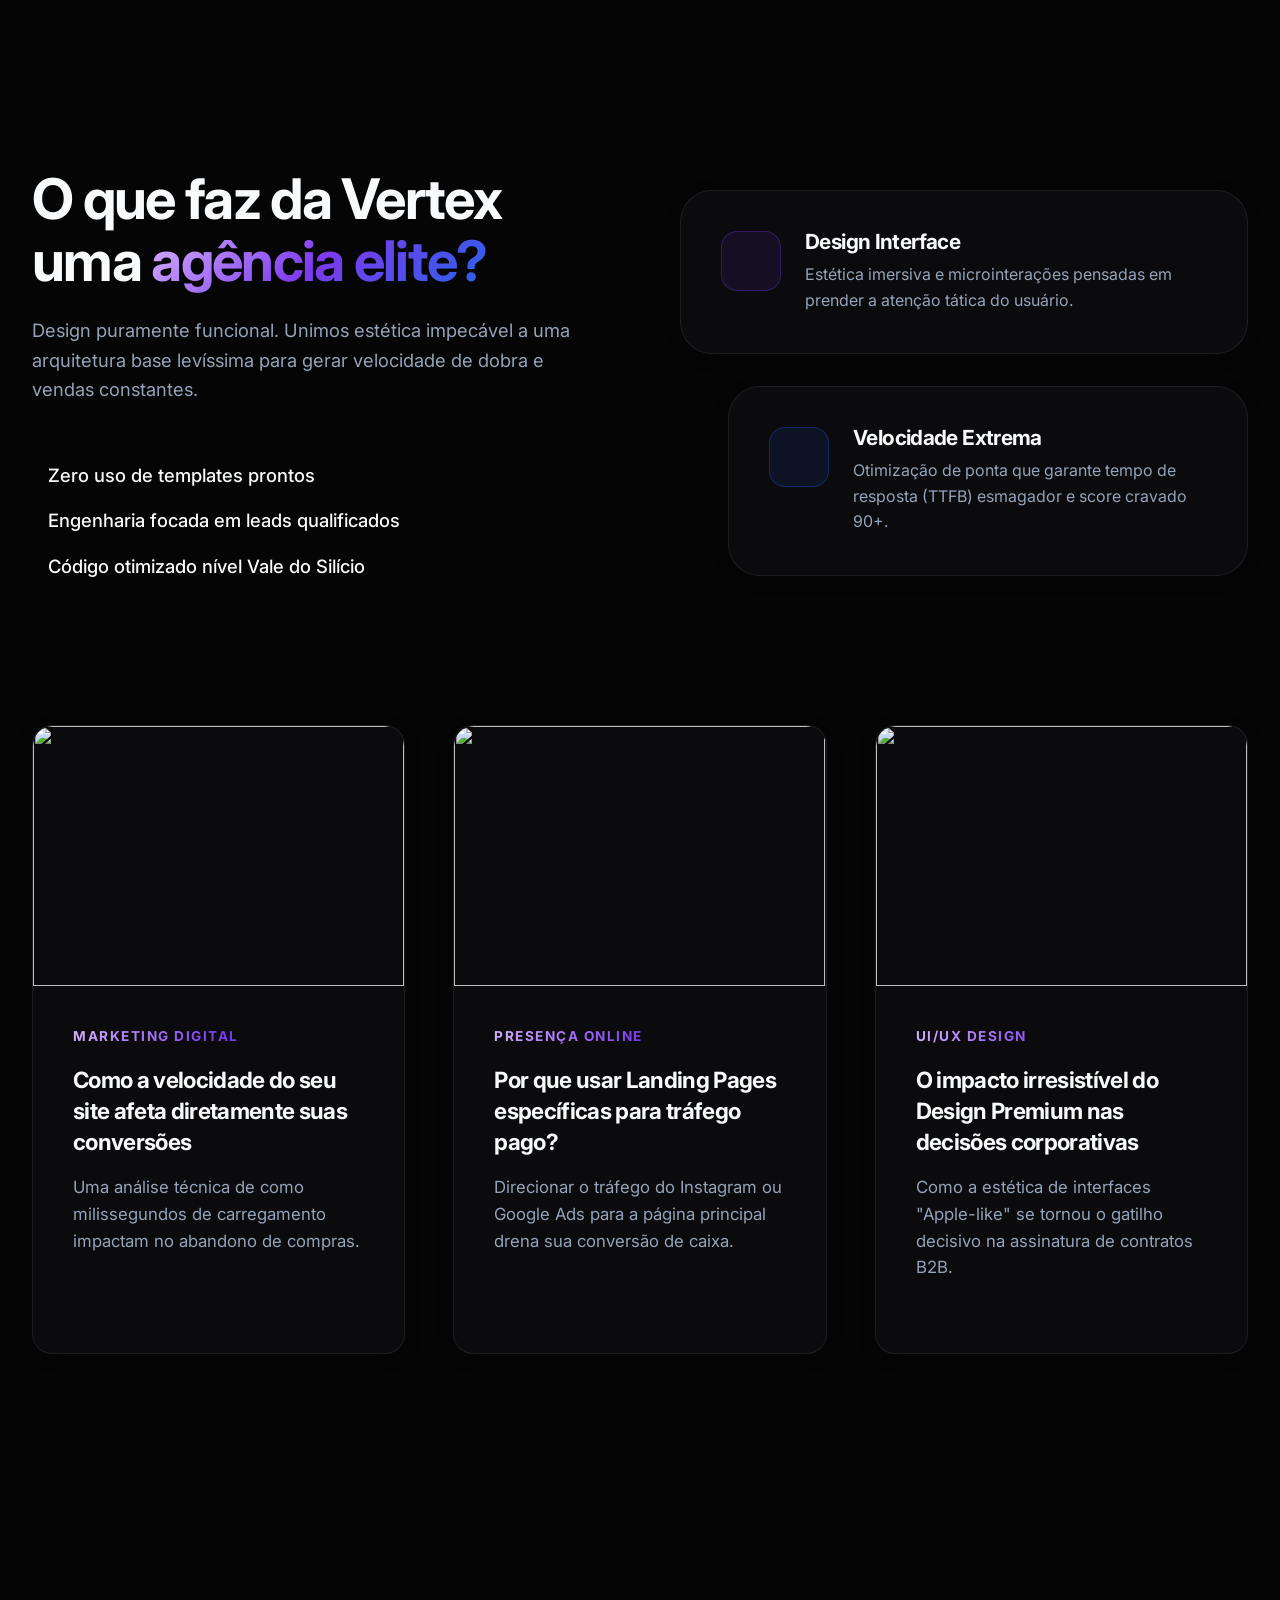
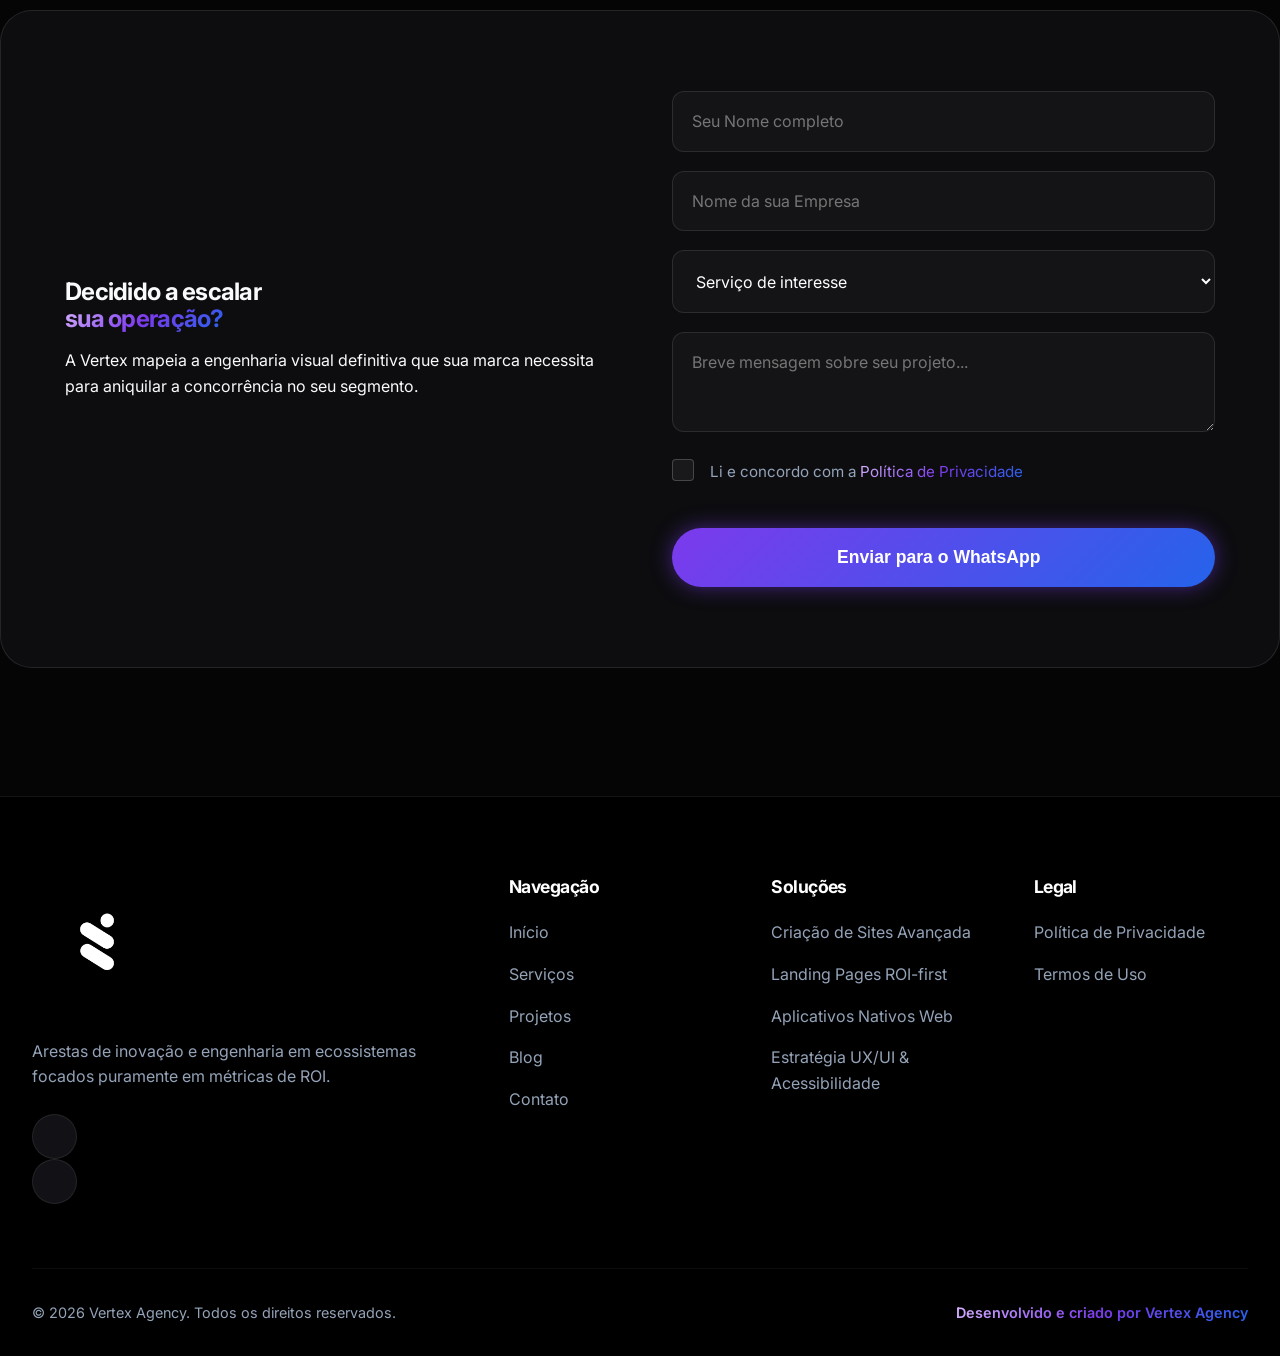
==== commit 5aa75ae5: "atualiza whatsapp e imagem do hero" ====
--- a/index.html
+++ b/index.html
@@ -16,7 +16,7 @@
     <link rel="stylesheet" href="style.css">
 </head>
 <body class="dark-theme">
-    <a href="https://wa.me/5511999999999?text=Olá,%20quero%20conhecer%20os%20projetos%20da%20Vertex!" class="floating-whatsapp" target="_blank" rel="noopener noreferrer" aria-label="Fale conosco no WhatsApp">
+    <a href="https://wa.me/5511992827016?text=Olá,%20quero%20conhecer%20os%20projetos%20da%20Vertex!" class="floating-whatsapp" target="_blank" rel="noopener noreferrer" aria-label="Fale conosco no WhatsApp">
         <i class="ph-fill ph-whatsapp-logo"></i>
     </a>
 
@@ -107,7 +107,7 @@
                 <h2 class="cta-giant-title text-white">Nosso portfólio<br><span class="text-glow-white">fala por si mesmo.</span></h2>
                 <p class="cta-giant-desc text-white-70">Não somos uma agência comum. Desenvolvemos projetos sob medida, garantindo níveis de design e conversão inalcançáveis por templates.</p>
                 <div class="mt-12">
-                    <a href="https://wa.me/5511999999999?text=Olá,%20gostaria%20de%20ver%20o%20portfólio%20premium%20da%20Vertex." target="_blank" rel="noopener noreferrer" class="btn btn-white-glass btn-massive hover-zoom"><i class="ph-fill ph-whatsapp-logo text-green"></i> Ver projetos no WhatsApp</a>
+                    <a href="https://wa.me/5511992827016?text=Olá,%20gostaria%20de%20ver%20o%20portfólio%20premium%20da%20Vertex." target="_blank" rel="noopener noreferrer" class="btn btn-white-glass btn-massive hover-zoom"><i class="ph-fill ph-whatsapp-logo text-green"></i> Ver projetos no WhatsApp</a>
                 </div>
             </div>
         </section>
--- a/style.css
+++ b/style.css
@@ -84,7 +84,7 @@
 .mobile-toggle { display: none; background: none; border: none; font-size: 1.8rem; color: var(--white); cursor: pointer; }
 
 /* Hero */
-.hero { position: relative; min-height: 100vh; display: flex; align-items: center; justify-content: center; text-align: center; overflow: hidden; background-image: url('https://bislekqqepdnkflbauln.supabase.co/storage/v1/object/public/Videos/pexels-kindelmedia-7688336.jpg'); background-size: cover; background-position: center; background-repeat: no-repeat; }
+.hero { position: relative; min-height: 100vh; display: flex; align-items: center; justify-content: center; text-align: center; overflow: hidden; background-image: url('./hero_bg.png'); background-size: cover; background-position: center; background-repeat: no-repeat; }
 .hero-overlay { position: absolute; top: 0; left: 0; width: 100%; height: 100%; background: linear-gradient(to bottom, rgba(5,5,5,0.85) 0%, rgba(5,5,5,0.75) 50%, rgba(5,5,5,0.95) 100%); z-index: 1; pointer-events: none; }
 .hero-content { max-width: 900px; z-index: 2; padding-top: 80px; position: relative; }
 .hero-title { font-size: clamp(3rem, 6vw, 5.5rem); margin-bottom: 1.5rem; font-weight: 800; }
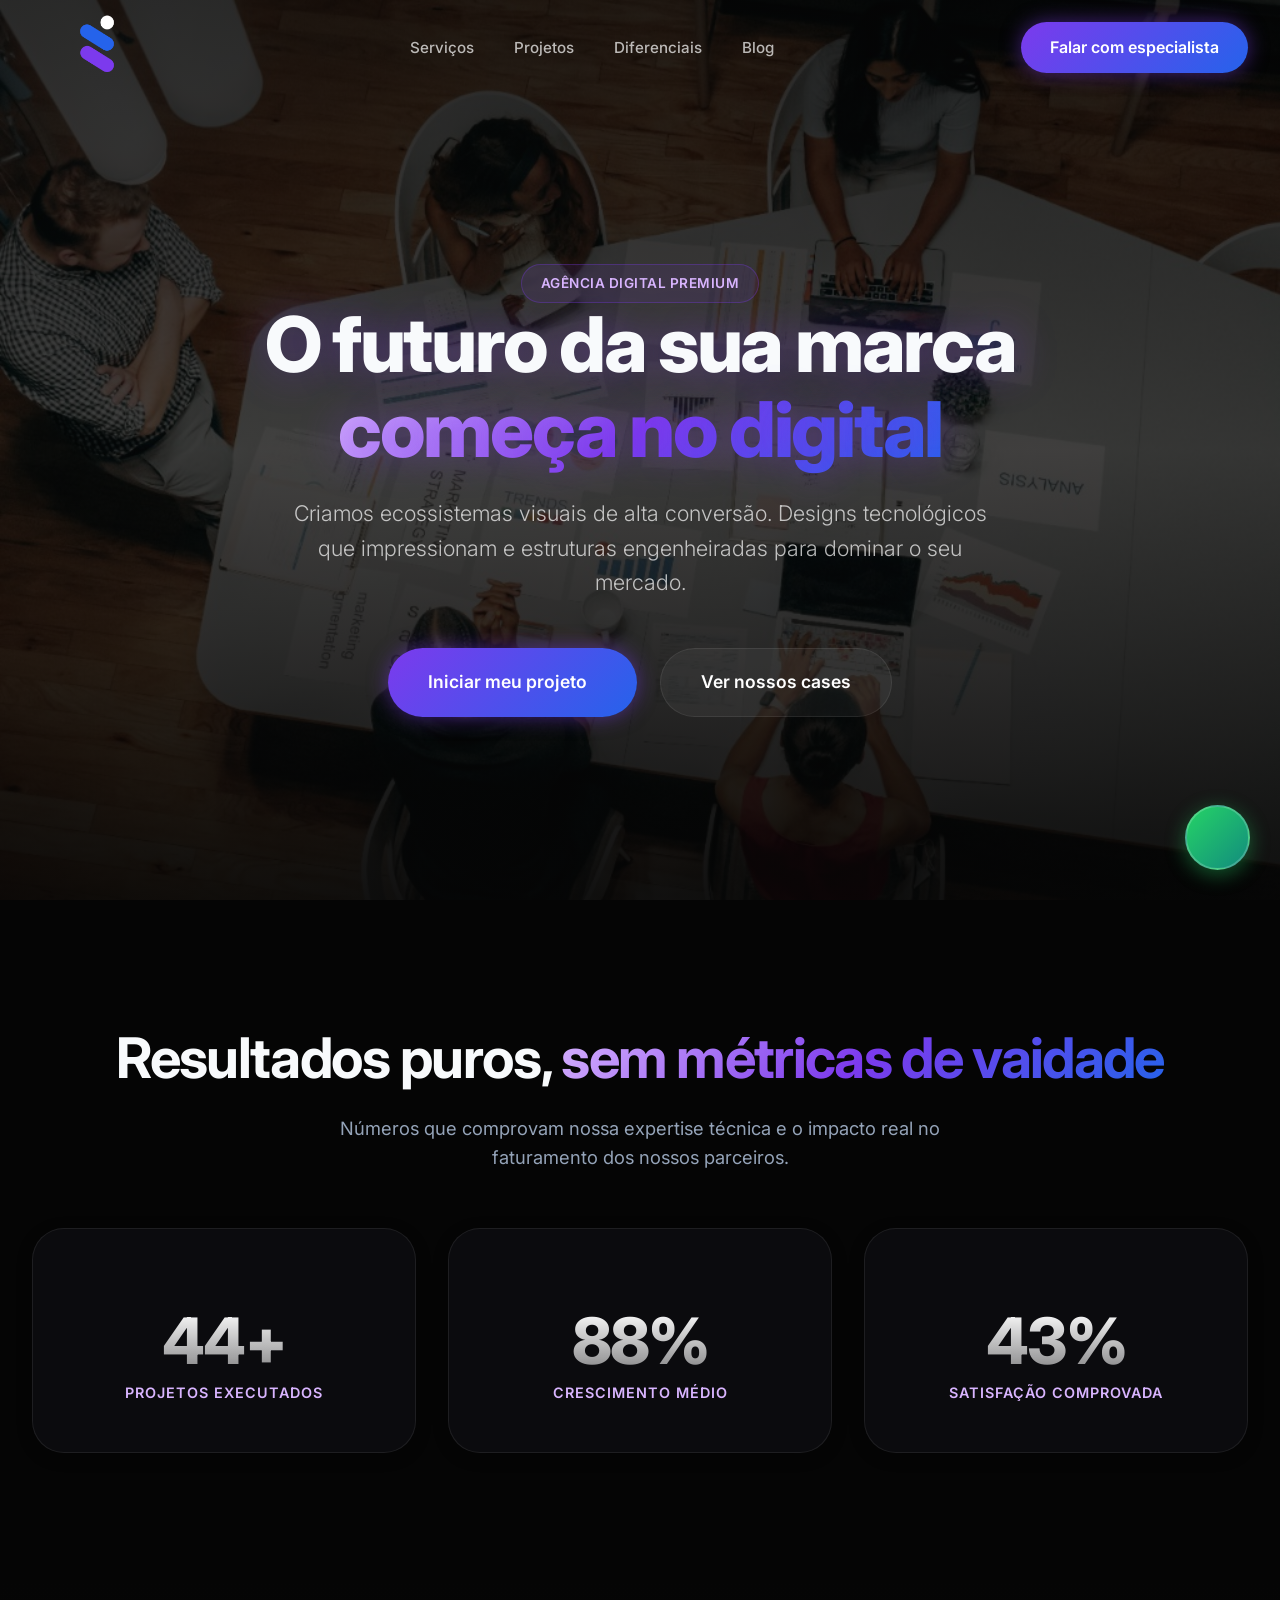
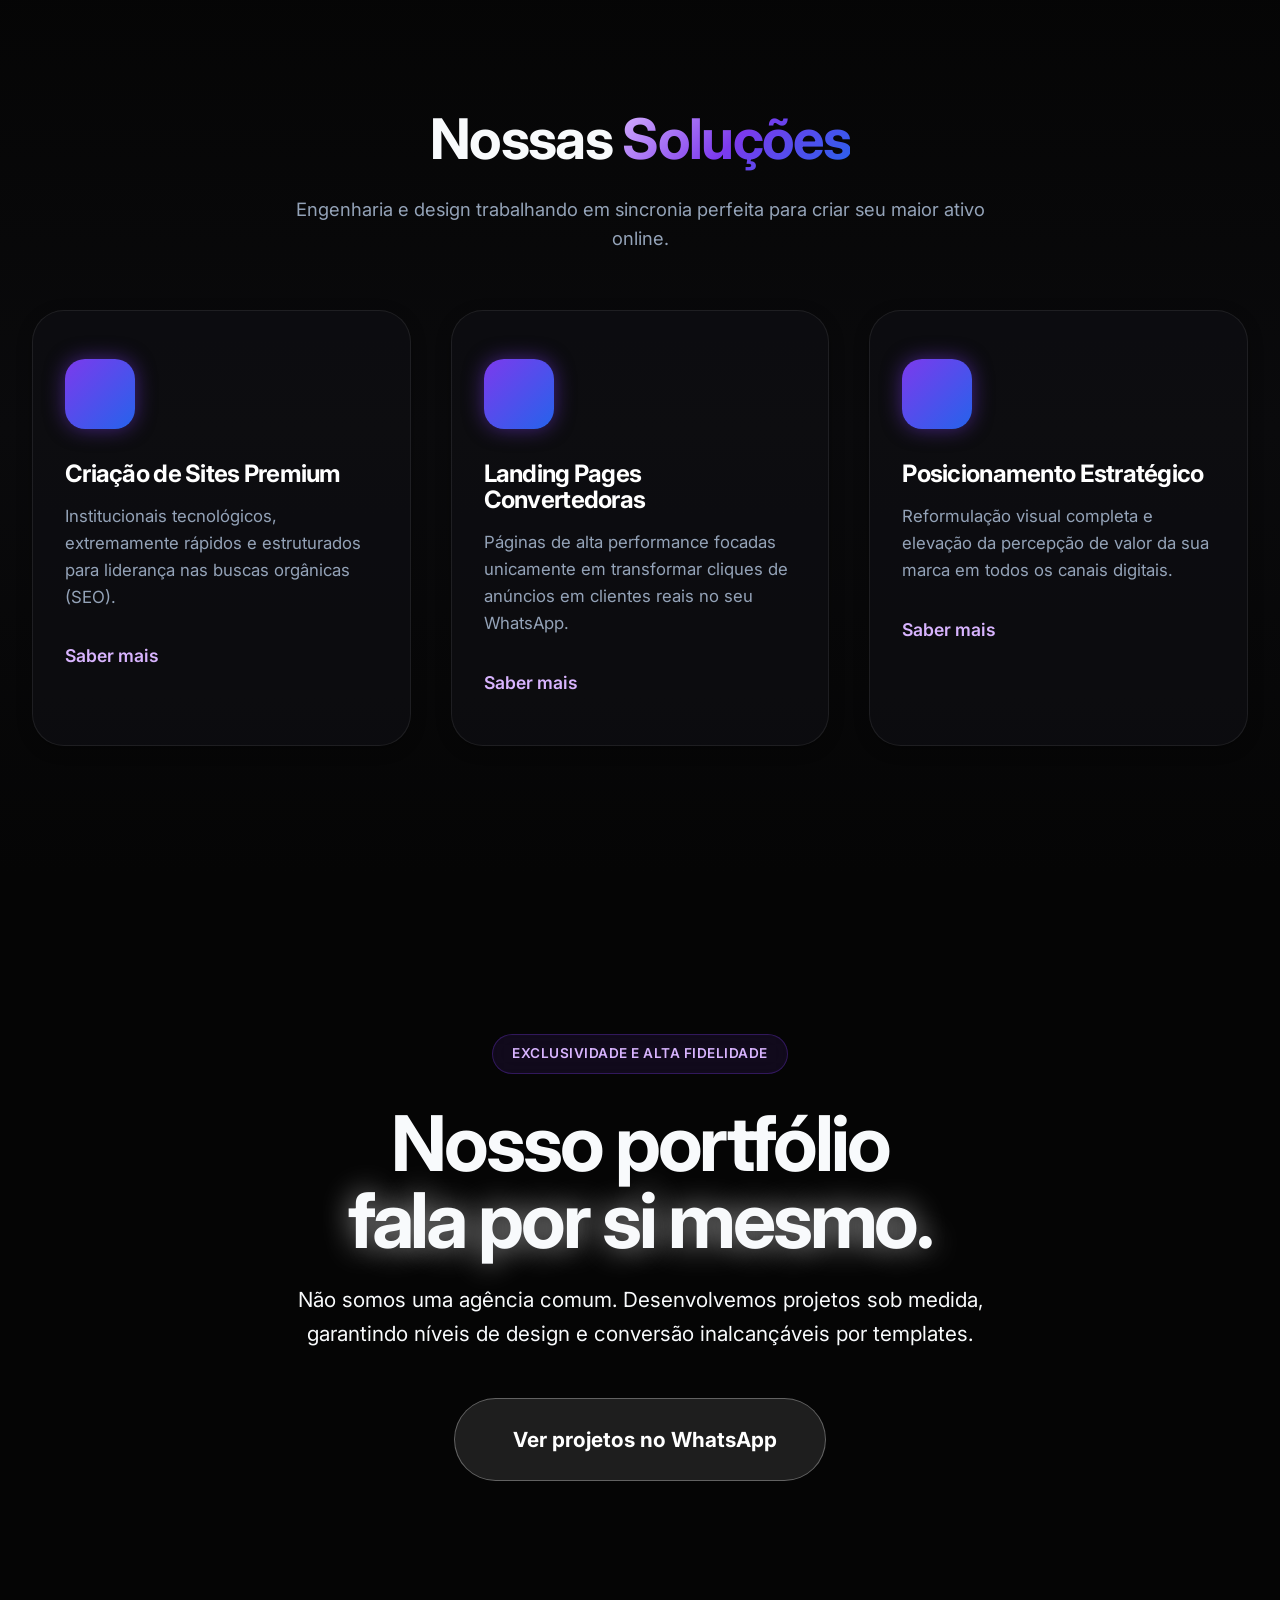
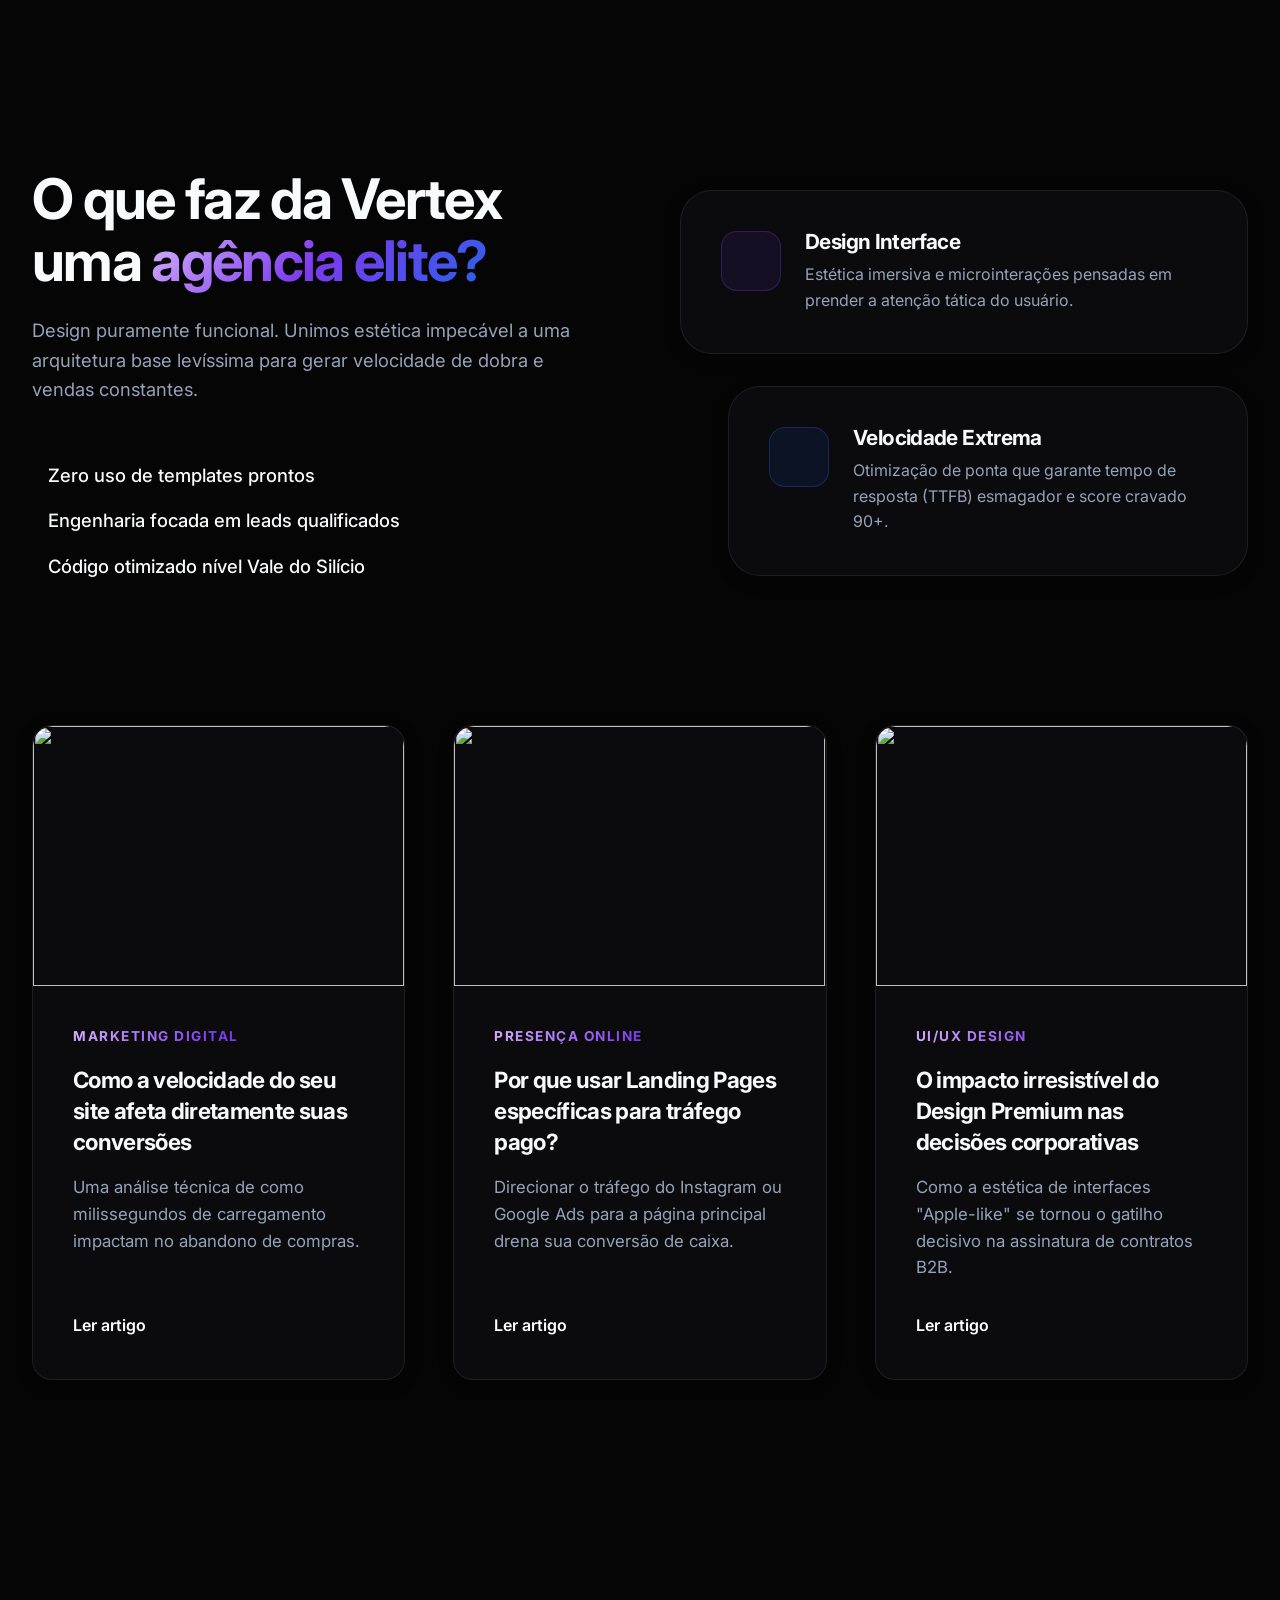
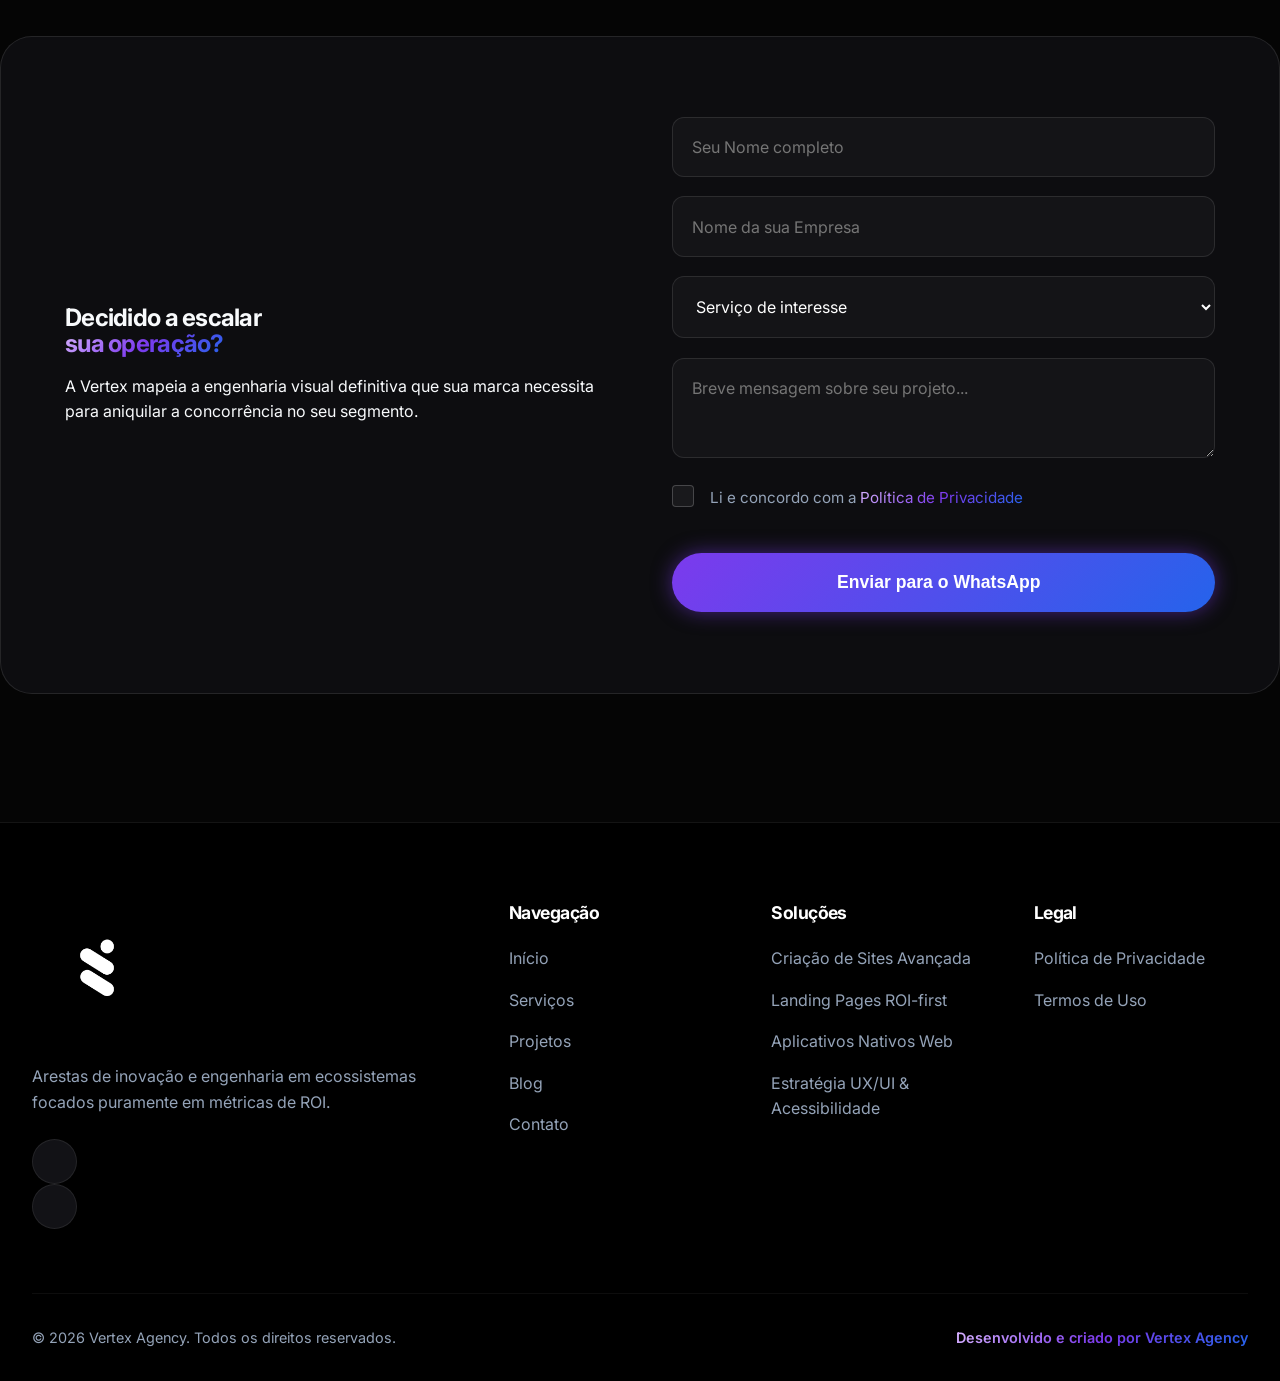
==== commit 14fd1fd0: "correcoes blog e limpeza de arquivos" ====
--- a/index.html
+++ b/index.html
@@ -147,6 +147,7 @@
                             <span class="blog-tag text-gradient">Marketing Digital</span>
                             <h3 class="blog-title"><a href="artigo-1.html">Como a velocidade do seu site afeta diretamente suas conversões</a></h3>
                             <p class="blog-excerpt">Uma análise técnica de como milissegundos de carregamento impactam no abandono de compras.</p>
+                            <a href="artigo-1.html" class="read-more">Ler artigo <i class="ph ph-arrow-right"></i></a>
                         </div>
                     </article>
                     <article class="blog-card glass-panel premium-hover reveal-up" style="animation-delay: 0.15s;">
@@ -155,6 +156,7 @@
                             <span class="blog-tag text-gradient">Presença Online</span>
                             <h3 class="blog-title"><a href="artigo-1.html">Por que usar Landing Pages específicas para tráfego pago?</a></h3>
                             <p class="blog-excerpt">Direcionar o tráfego do Instagram ou Google Ads para a página principal drena sua conversão de caixa.</p>
+                            <a href="artigo-1.html" class="read-more">Ler artigo <i class="ph ph-arrow-right"></i></a>
                         </div>
                     </article>
                     <article class="blog-card glass-panel premium-hover reveal-up" style="animation-delay: 0.2s;">
@@ -163,6 +165,7 @@
                             <span class="blog-tag text-gradient">UI/UX Design</span>
                             <h3 class="blog-title"><a href="artigo-1.html">O impacto irresistível do Design Premium nas decisões corporativas</a></h3>
                             <p class="blog-excerpt">Como a estética de interfaces "Apple-like" se tornou o gatilho decisivo na assinatura de contratos B2B.</p>
+                            <a href="artigo-1.html" class="read-more">Ler artigo <i class="ph ph-arrow-right"></i></a>
                         </div>
                     </article>
                 </div>
--- a/style.css
+++ b/style.css
@@ -84,7 +84,7 @@
 .mobile-toggle { display: none; background: none; border: none; font-size: 1.8rem; color: var(--white); cursor: pointer; }
 
 /* Hero */
-.hero { position: relative; min-height: 100vh; display: flex; align-items: center; justify-content: center; text-align: center; overflow: hidden; background-image: url('./hero_bg.png'); background-size: cover; background-position: center; background-repeat: no-repeat; }
+.hero { position: relative; min-height: 100vh; display: flex; align-items: center; justify-content: center; text-align: center; overflow: hidden; background-image: url('./hero.jpg'); background-size: cover; background-position: center; background-repeat: no-repeat; }
 .hero-overlay { position: absolute; top: 0; left: 0; width: 100%; height: 100%; background: linear-gradient(to bottom, rgba(5,5,5,0.85) 0%, rgba(5,5,5,0.75) 50%, rgba(5,5,5,0.95) 100%); z-index: 1; pointer-events: none; }
 .hero-content { max-width: 900px; z-index: 2; padding-top: 80px; position: relative; }
 .hero-title { font-size: clamp(3rem, 6vw, 5.5rem); margin-bottom: 1.5rem; font-weight: 800; }
